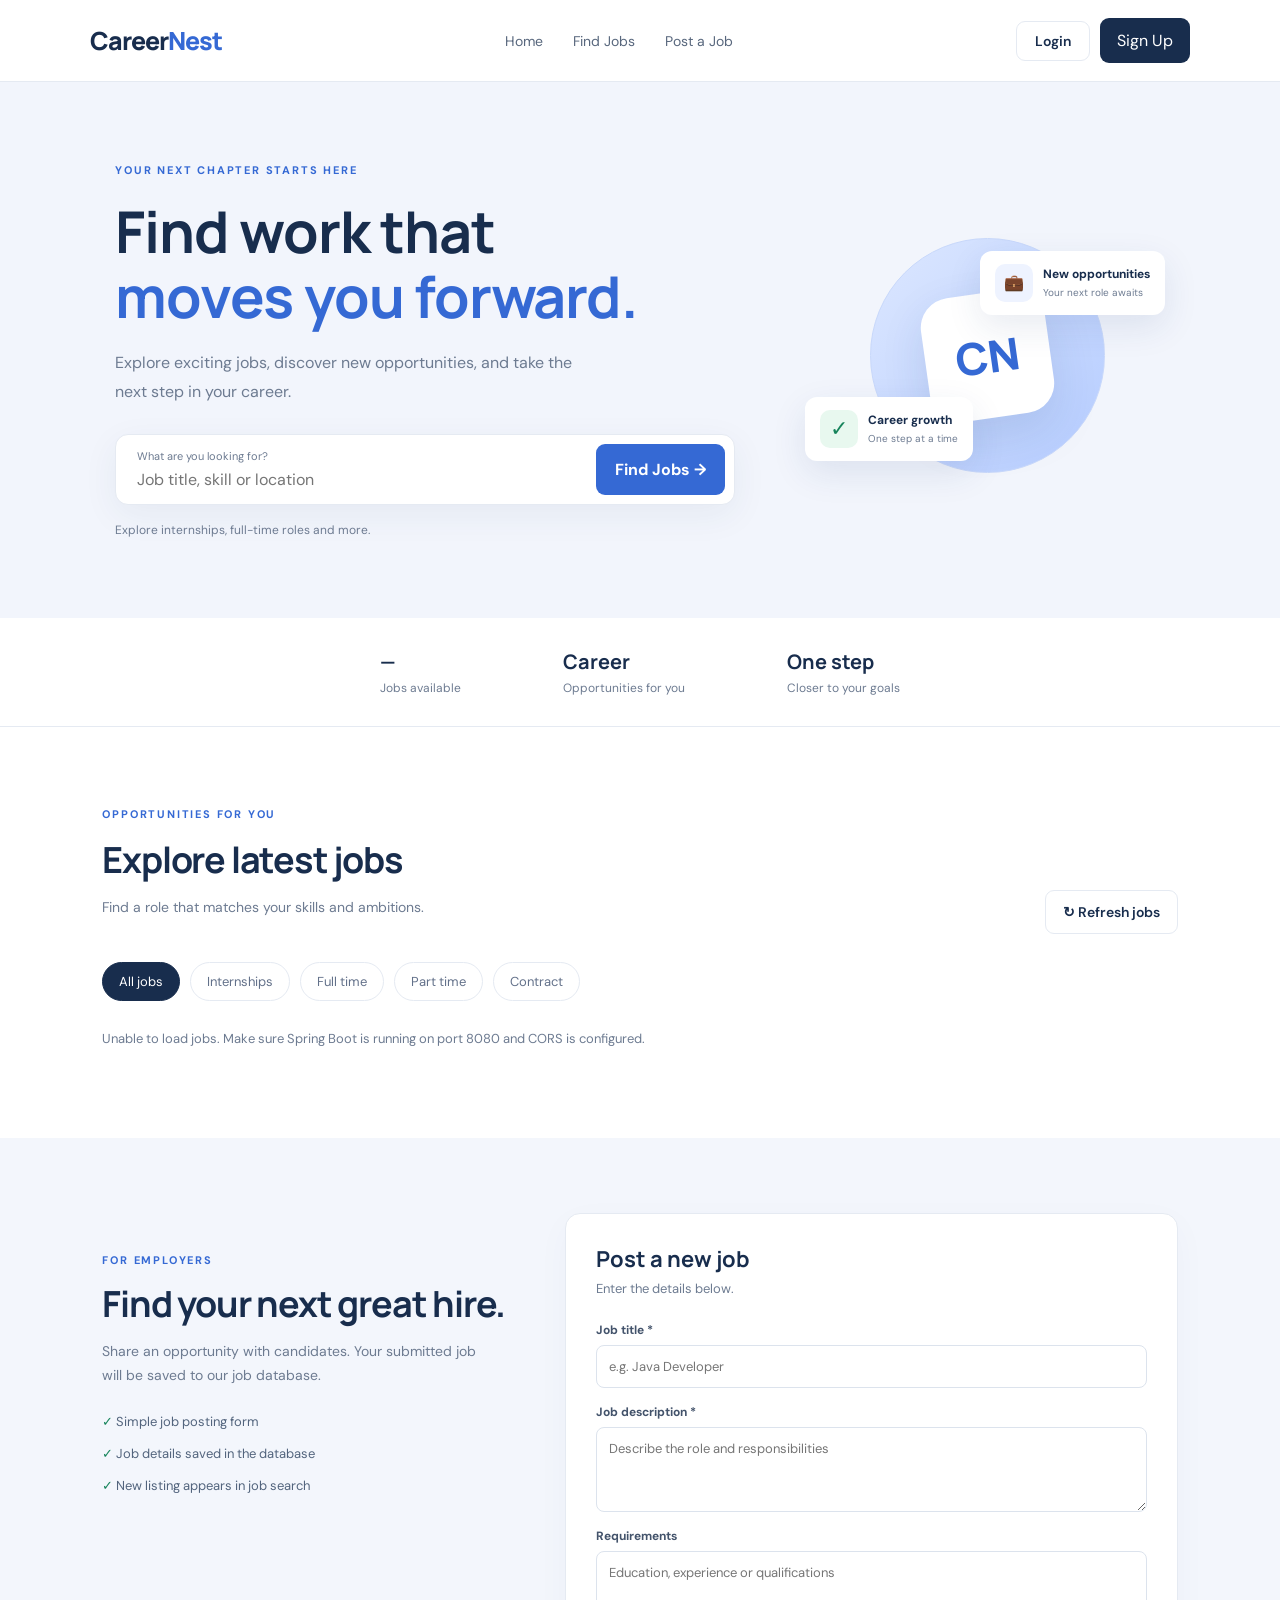
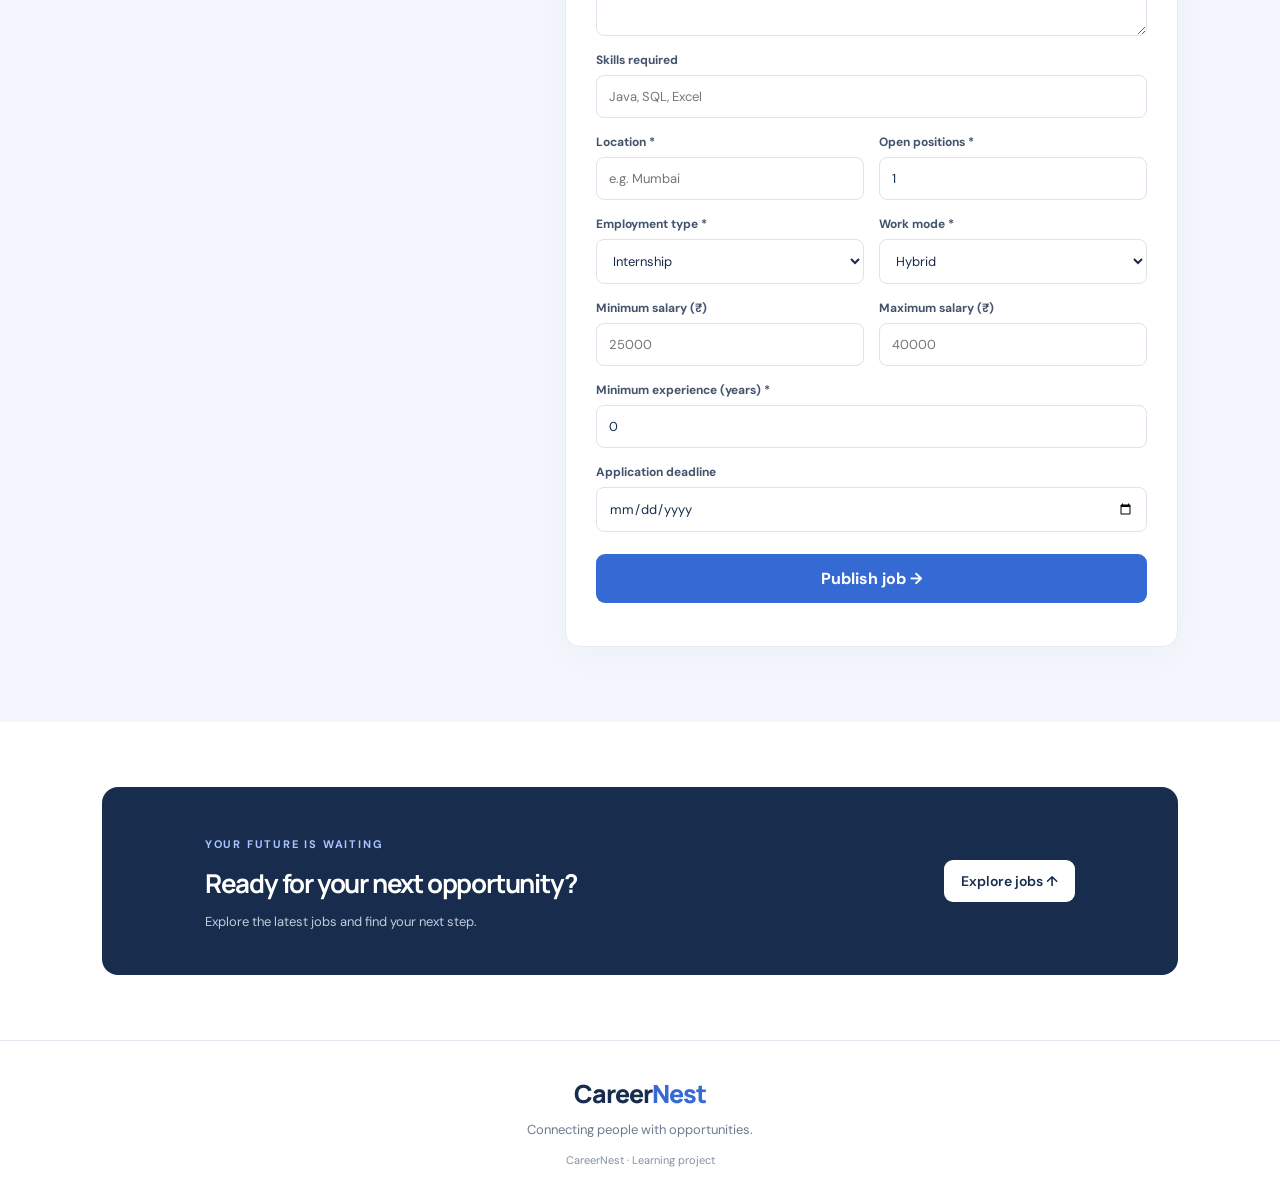
==== jobportal-frontend/index.html @ 57622975 "Initial commit - Job Portal application" ====
<!DOCTYPE html>
<html lang="en">
<head>
    <meta charset="UTF-8">
    <meta name="viewport" content="width=device-width, initial-scale=1.0">
    <meta name="description" content="Discover jobs, internships and career opportunities.">
    <title>CareerNest | Find Your Next Opportunity</title>
    <link rel="stylesheet" href="style.css">
</head>
<body>

    <header class="navbar">
        <a class="logo" href="#">Career<span>Nest</span></a>

<nav>
    <a href="#home">Home</a>
    <a href="#jobs">Find Jobs</a>
    <a href="#post-job">Post a Job</a>
</nav>

<div class="nav-actions">
    <button id="loginButton" class="outline-button" type="button">
        Login
    </button>
    <button id="signupButton" class="nav-button" type="button">
        Sign Up
    </button>
</div>

</header>

    <main>
        
<!-- Login and Signup Section--- -->
<section id="authSection" class="auth-section" hidden>
    <div class="auth-card">

        <button id="closeAuthButton" class="auth-close"
                type="button" aria-label="Close form">✕</button>

        <a class="logo auth-logo" href="#home">Career<span>Nest</span></a>

        <div class="auth-tabs">
            <button id="loginTab" class="auth-tab active" type="button">
                Login
            </button>
            <button id="signupTab" class="auth-tab" type="button">
                Sign Up
            </button>
        </div>

        <h2 id="authTitle">Welcome back!</h2>
        <p id="authDescription">Login to continue your career journey.</p>

        <form id="authForm">
            <div id="fullNameGroup" hidden>
                <label for="authFullName">Full name</label>
                <input id="authFullName" type="text"
                       placeholder="Enter your full name"
                       maxlength="120">
            </div>

            <label for="authEmail">Email address</label>
            <input id="authEmail" type="email"
                   placeholder="you@example.com" required>

            <label for="authPassword">Password</label>
            <input id="authPassword" type="password"
                   placeholder="Enter your password"
                   minlength="8" maxlength="72" required>

            <button id="authSubmitButton"
                    class="primary-button full-button"
                    type="submit">
                Login →
            </button>

            <p id="authMessage" class="status-message"
               role="status" aria-live="polite"></p>
        </form>

        <p class="auth-switch">
            <span id="authSwitchText">New to CareerNest?</span>
            <button id="authSwitchButton" type="button">Create account</button>
        </p>

    </div>
</section>
<!-- End Login and Signup Section -->


        <section class="hero" id="home">
            <div class="hero-content">
                <span class="eyebrow">YOUR NEXT CHAPTER STARTS HERE</span>

                <h1>Find work that<br> <span>moves you forward.</span></h1>

                <p>
                    Explore exciting jobs, discover new opportunities,
                    and take the next step in your career.
                </p>

                <form id="searchForm" class="search-box">
                    <div class="search-field">
                        <label for="searchInput">What are you looking for?</label>
                        <input id="searchInput" type="text"
                               placeholder="Job title, skill or location">
                    </div>
                    <button class="primary-button" type="submit">Find Jobs →</button>
                </form>

                <p class="hero-note">Explore internships, full-time roles and more.</p>
            </div>

            <div class="hero-art" aria-hidden="true">
                <div class="art-circle"></div>
                <div class="floating-card card-one">
                    <span class="card-icon">💼</span>
                    <div>
                        <strong>New opportunities</strong>
                        <small>Your next role awaits</small>
                    </div>
                </div>
                <div class="floating-card card-two">
                    <span class="check-icon">✓</span>
                    <div>
                        <strong>Career growth</strong>
                        <small>One step at a time</small>
                    </div>
                </div>
                <div class="art-center">CN</div>
            </div>
        </section>

        <section class="stats">
            <div>
                <strong id="totalJobs">—</strong>
                <span>Jobs available</span>
            </div>
            <div>
                <strong>Career</strong>
                <span>Opportunities for you</span>
            </div>
            <div>
                <strong>One step</strong>
                <span>Closer to your goals</span>
            </div>
        </section>

        <section class="jobs-section" id="jobs">
            <div class="section-heading">
                <div>
                    <span class="eyebrow">OPPORTUNITIES FOR YOU</span>
                    <h2>Explore latest jobs</h2>
                    <p>Find a role that matches your skills and ambitions.</p>
                </div>
                <button id="refreshButton" class="outline-button" type="button">
                    ↻ Refresh jobs
                </button>
            </div>

            <div class="filters">
                <button class="filter-button active" data-type="ALL" type="button">All jobs</button>
                <button class="filter-button" data-type="INTERNSHIP" type="button">Internships</button>
                <button class="filter-button" data-type="FULL_TIME" type="button">Full time</button>
                <button class="filter-button" data-type="PART_TIME" type="button">Part time</button>
                <button class="filter-button" data-type="CONTRACT" type="button">Contract</button>
            </div>

            <p id="jobsMessage" class="status-message" role="status">
                Connecting to the job database...
            </p>

            <div id="jobList" class="job-grid"></div>
        </section>

        <section class="post-section" id="post-job">
            <div class="post-intro">
                <span class="eyebrow">FOR EMPLOYERS</span>
                <h2>Find your next great hire.</h2>
                <p>
                    Share an opportunity with candidates.
                    Your submitted job will be saved to our job database.
                </p>
                <div class="post-benefit">✓ Simple job posting form</div>
                <div class="post-benefit">✓ Job details saved in the database</div>
                <div class="post-benefit">✓ New listing appears in job search</div>
            </div>

            <form id="jobForm" class="job-form">
                <h3>Post a new job</h3>
                <p class="form-description">Enter the details below.</p>

                <label for="title">Job title *</label>
                <input id="title" name="title" required maxlength="180"
                       placeholder="e.g. Java Developer">

                <label for="description">Job description *</label>
                <textarea id="description" name="description" required
                          placeholder="Describe the role and responsibilities"></textarea>

                <label for="requirements">Requirements</label>
                <textarea id="requirements" name="requirements"
                          placeholder="Education, experience or qualifications"></textarea>

                <label for="skills">Skills required</label>
                <input id="skills" name="skills" placeholder="Java, SQL, Excel">

                <div class="form-row">
                    <div>
                        <label for="location">Location *</label>
                        <input id="location" name="location" required
                               placeholder="e.g. Mumbai">
                    </div>
                    <div>
                        <label for="openings">Open positions *</label>
                        <input id="openings" name="openings" type="number"
                               min="1" max="10000" value="1" required>
                    </div>
                </div>

                <div class="form-row">
                    <div>
                        <label for="employmentType">Employment type *</label>
                        <select id="employmentType" name="employmentType" required>
                            <option value="INTERNSHIP">Internship</option>
                            <option value="FULL_TIME">Full time</option>
                            <option value="PART_TIME">Part time</option>
                            <option value="CONTRACT">Contract</option>
                        </select>
                    </div>
                    <div>
                        <label for="workMode">Work mode *</label>
                        <select id="workMode" name="workMode" required>
                            <option value="HYBRID">Hybrid</option>
                            <option value="ONSITE">Onsite</option>
                            <option value="REMOTE">Remote</option>
                        </select>
                    </div>
                </div>

                <div class="form-row">
                    <div>
                        <label for="salaryMin">Minimum salary (₹)</label>
                        <input id="salaryMin" name="salaryMin" type="number"
                               min="0" step="0.01" placeholder="25000">
                    </div>
                    <div>
                        <label for="salaryMax">Maximum salary (₹)</label>
                        <input id="salaryMax" name="salaryMax" type="number"
                               min="0" step="0.01" placeholder="40000">
                    </div>
                </div>

                <label for="experienceMin">Minimum experience (years) *</label>
                <input id="experienceMin" name="experienceMin" type="number"
                       min="0" max="999" step="0.1" value="0" required>

                <label for="deadline">Application deadline</label>
                <input id="deadline" name="deadline" type="date">

                <button type="submit" id="submitJobButton" class="primary-button full-button">
                    Publish job →
                </button>

                <p id="formMessage" class="status-message" role="status"></p>
            </form>
        </section>

        <section class="bottom-cta">
            <div>
                <span class="eyebrow">YOUR FUTURE IS WAITING</span>
                <h2>Ready for your next opportunity?</h2>
                <p>Explore the latest jobs and find your next step.</p>
            </div>
            <a href="#jobs" class="light-button">Explore jobs ↑</a>
        </section>
    </main>

    <footer>
        <a class="logo footer-logo" href="#home">Career<span>Nest</span></a>
        <p>Connecting people with opportunities.</p>
        <small>CareerNest · Learning project</small>
    </footer>

    <script src="script.js"></script>
</body>
</html>
---- jobportal-frontend/style.css ----
@import url('https://fonts.googleapis.com/css2?family=DM+Sans:wght@400;500;600;700&family=Manrope:wght@400;500;600;700;800&display=swap');

:root {
    --navy: #182d4d;
    --blue: #3569d4;
    --blue-dark: #2452b0;
    --muted: #6d7b91;
    --background: #f6f8fc;
    --border: #e5eaf2;
    --green: #16845b;
}

* {
    box-sizing: border-box;
}

html {
    scroll-behavior: smooth;
    scroll-padding-top: 90px;
}

body {
    margin: 0;
    background: white;
    color: var(--navy);
    font-family: "DM Sans", Arial, sans-serif;
}

a {
    color: inherit;
    text-decoration: none;
}

button, input, textarea, select {
    font: inherit;
}

button, a {
    -webkit-tap-highlight-color: transparent;
}

button {
    cursor: pointer;
}

.navbar {
    min-height: 78px;
    padding: 18px 7%;
    display: flex;
    align-items: center;
    justify-content: space-between;
    gap: 24px;
    background: white;
    border-bottom: 1px solid var(--border);
}

.logo {
    font-family: "Manrope", sans-serif;
    font-size: 25px;
    font-weight: 800;
    letter-spacing: -1px;
}

.logo span {
    color: var(--blue);
}

.navbar nav {
    display: flex;
    align-items: center;
    gap: 30px;
}

.navbar nav a {
    font-size: 14px;
    color: #58677d;
}

.navbar nav a:hover {
    color: var(--blue);
}

.nav-button, .outline-button, .light-button {
    display: inline-flex;
    align-items: center;
    justify-content: center;
    border-radius: 9px;
    padding: 12px 17px;
    font-weight: 600;
    font-size: 14px;
}

.nav-button {
    color: white;
    background: var(--navy);
}

.hero {
    background: #f2f5fc;
    padding: 76px 9% 65px;
    min-height: 430px;
    display: grid;
    grid-template-columns: 1.3fr 0.7fr;
    align-items: center;
    gap: 35px;
    overflow: hidden;
}

.hero-content {
    max-width: 620px;
}

.eyebrow {
    display: inline-block;
    color: var(--blue);
    font-size: 11px;
    font-weight: 700;
    letter-spacing: 1.8px;
}

h1, h2, h3, p {
    margin-top: 0;
}

h1, h2 {
    font-family: "Manrope", Arial, sans-serif;
    letter-spacing: -1.2px;
}

h1 {
    font-size: clamp(38px, 4.5vw, 58px);
    line-height: 1.13;
    margin: 20px 0;
}

h1 span {
    color: var(--blue);
}

.hero-content > p {
    color: var(--muted);
    max-width: 490px;
    line-height: 1.8;
}

.search-box {
    background: white;
    padding: 9px;
    display: flex;
    gap: 10px;
    border: 1px solid var(--border);
    border-radius: 13px;
    margin-top: 27px;
    box-shadow: 0 10px 35px #243b6610;
}

.search-field {
    flex: 1;
    padding: 5px 12px;
    min-width: 0;
}

.search-field label {
    display: block;
    font-size: 11px;
    color: var(--muted);
    margin-bottom: 6px;
}

.search-field input {
    width: 100%;
    border: 0;
    outline: 0;
    padding: 0;
    color: var(--navy);
    background: transparent;
}

.primary-button {
    background: var(--blue);
    color: white;
    border: 0;
    border-radius: 9px;
    padding: 14px 19px;
    font-weight: 700;
    transition: background 0.2s, transform 0.2s;
}

.primary-button:hover {
    background: var(--blue-dark);
    transform: translateY(-1px);
}

.hero-content .hero-note {
    font-size: 12px;
    margin-top: 15px;
}

.hero-art {
    min-height: 260px;
    position: relative;
    display: grid;
    place-items: center;
}

.art-circle {
    width: 235px;
    height: 235px;
    border-radius: 50%;
    background: linear-gradient(135deg, #dce7ff, #b5ccff);
    border: 1px solid #c8d8fb;
}

.art-center {
    position: absolute;
    width: 125px;
    height: 125px;
    display: grid;
    place-items: center;
    border-radius: 30px;
    transform: rotate(-8deg);
    background: white;
    box-shadow: 0 18px 45px #1b3d7920;
    color: var(--blue);
    font-size: 44px;
    font-weight: 800;
    font-family: "Manrope", sans-serif;
}

.floating-card {
    position: absolute;
    z-index: 2;
    background: white;
    padding: 13px 15px;
    display: flex;
    align-items: center;
    gap: 10px;
    border-radius: 12px;
    box-shadow: 0 12px 35px #1b3d791a;
}

.card-one {
    top: 25px;
    right: 0;
}

.card-two {
    bottom: 25px;
    left: -5px;
}

.card-icon, .check-icon {
    width: 38px;
    height: 38px;
    display: grid;
    place-items: center;
    border-radius: 10px;
    background: #eef3ff;
}

.check-icon {
    color: var(--green);
    background: #e8f8ef;
    font-size: 22px;
}

.floating-card strong, .floating-card small {
    display: block;
}

.floating-card strong {
    font-size: 12px;
}

.floating-card small {
    color: var(--muted);
    font-size: 10px;
    margin-top: 4px;
}

.stats {
    display: flex;
    justify-content: center;
    gap: clamp(35px, 8vw, 110px);
    padding: 30px 7%;
    border-bottom: 1px solid var(--border);
}

.stats div {
    display: flex;
    flex-direction: column;
    gap: 5px;
}

.stats strong {
    font-size: 20px;
    font-family: "Manrope", sans-serif;
}

.stats span {
    font-size: 12px;
    color: var(--muted);
}

.jobs-section {
    padding: 75px 8%;
    background: white;
}

.section-heading {
    display: flex;
    justify-content: space-between;
    align-items: end;
    gap: 20px;
}

h2 {
    font-size: clamp(27px, 3vw, 36px);
    margin: 12px 0;
}

.section-heading p, .post-intro > p {
    color: var(--muted);
    line-height: 1.7;
    font-size: 14px;
}

.outline-button {
    background: white;
    color: var(--navy);
    border: 1px solid var(--border);
    white-space: nowrap;
}

.outline-button:hover {
    border-color: var(--blue);
    color: var(--blue);
}

.filters {
    display: flex;
    gap: 10px;
    flex-wrap: wrap;
    margin: 28px 0;
}

.filter-button {
    padding: 10px 16px;
    border: 1px solid var(--border);
    background: white;
    border-radius: 25px;
    color: #63718a;
    font-size: 13px;
}

.filter-button.active, .filter-button:hover {
    color: white;
    background: var(--navy);
    border-color: var(--navy);
}

.status-message {
    color: var(--muted);
    font-size: 13px;
    line-height: 1.6;
}

.job-grid {
    display: grid;
    grid-template-columns: repeat(3, minmax(0, 1fr));
    gap: 20px;
    width: 100%;
}

.job-card {
    padding: 22px;
    border: 1px solid var(--border);
    border-radius: 13px;
    background: white;
    display: flex;
    flex-direction: column;
    gap: 12px;
    transition: transform 0.2s, box-shadow 0.2s;
}

.job-card:hover {
    transform: translateY(-4px);
    box-shadow: 0 12px 30px #1b3d7910;
}

.job-card-top {
    display: flex;
    align-items: center;
    justify-content: space-between;
    gap: 8px;
}

.company-mark {
    display: grid;
    place-items: center;
    width: 43px;
    height: 43px;
    border-radius: 11px;
    background: #edf2ff;
    color: var(--blue);
    font-weight: 800;
    font-size: 18px;
}

.job-badge {
    font-size: 10px;
    padding: 7px 9px;
    border-radius: 20px;
    background: #edf3ff;
    color: var(--blue);
    font-weight: 700;
}

.job-card h3 {
    font-family: "Manrope", sans-serif;
    font-size: 17px;
    margin: 4px 0 0;
    line-height: 1.45;
    overflow-wrap: anywhere;
}

.job-description {
    color: var(--muted);
    font-size: 12px;
    line-height: 1.7;
    overflow-wrap: anywhere;
}

.job-meta {
    display: flex;
    flex-wrap: wrap;
    gap: 8px;
}

.job-meta span {
    font-size: 11px;
    color: #5f6f86;
    background: #f5f7fb;
    padding: 7px 9px;
    border-radius: 6px;
}

.job-skills {
    color: #5d6b81;
    font-size: 12px;
    line-height: 1.6;
}

.job-card-bottom {
    border-top: 1px solid var(--border);
    margin-top: auto;
    padding-top: 15px;
    display: flex;
    justify-content: space-between;
    align-items: center;
    gap: 10px;
}

.job-salary {
    color: var(--green);
    font-weight: 700;
    font-size: 12px;
}

.job-id {
    color: #8490a1;
    font-size: 10px;
}

.empty-state {
    padding: 35px 15px;
    background: var(--background);
    border-radius: 12px;
    text-align: center;
    color: var(--muted);
}

.post-section {
    background: #f3f6fc;
    padding: 75px 8%;
    display: grid;
    grid-template-columns: 0.8fr 1.2fr;
    gap: 55px;
    align-items: start;
}

.post-intro {
    padding-top: 35px;
}

.post-intro h2 {
    line-height: 1.3;
}

.post-intro > p {
    max-width: 390px;
    margin-bottom: 26px;
}

.post-benefit {
    font-size: 13px;
    margin: 15px 0;
    color: #52647d;
}

.post-benefit:first-letter {
    color: var(--green);
}

.job-form {
    background: white;
    border: 1px solid var(--border);
    border-radius: 15px;
    padding: 30px;
    box-shadow: 0 10px 35px #1b3d7908;
}

.job-form h3 {
    font-family: "Manrope", sans-serif;
    font-size: 22px;
    margin-bottom: 6px;
}

.form-description {
    color: var(--muted);
    font-size: 13px;
    margin-bottom: 25px;
}

.job-form label {
    display: block;
    margin: 16px 0 7px;
    font-size: 12px;
    font-weight: 700;
    color: #43536b;
}

.job-form input, .job-form textarea, .job-form select {
    display: block;
    width: 100%;
    min-width: 0;
    border: 1px solid #dce3ed;
    border-radius: 8px;
    padding: 12px;
    background: white;
    color: var(--navy);
    outline: none;
    font-size: 13px;
}

.job-form input:focus, .job-form textarea:focus,
.job-form select:focus {
    border-color: var(--blue);
    box-shadow: 0 0 0 3px #3569d418;
}

.job-form textarea {
    min-height: 85px;
    resize: vertical;
}

.form-row {
    display: grid;
    grid-template-columns: 1fr 1fr;
    gap: 15px;
}

.full-button {
    width: 100%;
    margin-top: 22px;
}

.bottom-cta {
    padding: 45px 8%;
    margin: 65px 8%;
    border-radius: 16px;
    background: var(--navy);
    color: white;
    display: flex;
    align-items: center;
    justify-content: space-between;
    gap: 25px;
}

.bottom-cta .eyebrow {
    color: #a9c4ff;
}

.bottom-cta h2 {
    font-size: 26px;
}

.bottom-cta p {
    color: #c2ccdd;
    font-size: 13px;
    margin-bottom: 0;
}

.light-button {
    background: white;
    color: var(--navy);
    white-space: nowrap;
}

footer {
    padding: 35px 8%;
    border-top: 1px solid var(--border);
    text-align: center;
}

.footer-logo {
    display: inline-block;
}

footer p {
    color: var(--muted);
    font-size: 13px;
    margin: 10px 0;
}

footer small {
    color: #8490a1;
    font-size: 11px;
}

@media (max-width: 900px) {
    .hero {
        grid-template-columns: 1fr;
        padding: 55px 7%;
    }

    .hero-art {
        min-height: 230px;
    }

    .art-circle {
        width: 200px;
        height: 200px;
    }

    .job-grid {
        grid-template-columns: repeat(2, minmax(0, 1fr));
    }

    .post-section {
        grid-template-columns: 1fr;
        gap: 25px;
    }

    .post-intro {
        padding-top: 0;
    }
}

@media (max-width: 600px) {
    .navbar {
        padding: 16px 5%;
        flex-wrap: wrap;
    }

    .navbar nav {
        order: 3;
        width: 100%;
        justify-content: space-between;
        gap: 12px;
    }

    .navbar nav a {
        font-size: 12px;
    }

    .nav-button {
        font-size: 11px;
        padding: 10px;
    }

    .hero {
        padding: 45px 6%;
    }

    h1 {
        font-size: 38px;
    }

    .search-box {
        flex-direction: column;
    }

    .search-field {
        padding: 10px;
    }

    .stats {
        justify-content: space-between;
        gap: 12px;
        padding: 25px 6%;
    }

    .stats strong {
        font-size: 15px;
    }

    .stats span {
        font-size: 10px;
    }

    .jobs-section, .post-section {
        padding: 48px 5%;
    }

    .section-heading {
        align-items: start;
        flex-direction: column;
    }

    .job-grid {
        grid-template-columns: 1fr;
    }

    .form-row {
        grid-template-columns: 1fr;
        gap: 0;
    }

    .job-form {
        padding: 20px;
    }

    .bottom-cta {
        margin: 35px 5%;
        padding: 28px 22px;
        align-items: start;
        flex-direction: column;
    }
}

/* ===== Login and Signup Design ===== */

.nav-actions {
    display: flex;
    align-items: center;
    gap: 10px;
}

.nav-actions .outline-button {
    padding: 10px 18px;
}

.nav-actions .nav-button {
    border: none;
    cursor: pointer;
    font: inherit;
}

.auth-section {
    padding: 55px 20px;
    background: #f3f6fc;
    justify-content: center;
    align-items: center;
}

.auth-section:not([hidden]) {
    display: flex;
}

.auth-card {
    width: 100%;
    max-width: 440px;
    background: #ffffff;
    padding: 35px;
    border-radius: 20px;
    box-shadow: 0 15px 45px rgba(20, 40, 90, 0.10);
    position: relative;
}

.auth-close {
    position: absolute;
    top: 15px;
    right: 17px;
    width: 34px;
    height: 34px;
    border: none;
    border-radius: 50%;
    background: #f0f3f9;
    color: #26344d;
    font-size: 18px;
    cursor: pointer;
}

.auth-logo {
    display: inline-block;
    margin-bottom: 24px;
}

.auth-tabs {
    display: flex;
    gap: 8px;
    padding: 5px;
    background: #f0f3f9;
    border-radius: 12px;
    margin-bottom: 25px;
}

.auth-tab {
    flex: 1;
    border: none;
    padding: 12px;
    border-radius: 9px;
    background: transparent;
    color: #526079;
    font-weight: 600;
    cursor: pointer;
}

.auth-tab.active {
    background: #ffffff;
    color: #2449a5;
    box-shadow: 0 2px 8px rgba(0, 0, 0, 0.06);
}

.auth-card h2 {
    margin: 0 0 8px;
    color: #172544;
    font-size: 27px;
}

.auth-card > p {
    color: #69758b;
    line-height: 1.6;
}

.auth-card form {
    display: flex;
    flex-direction: column;
    gap: 10px;
    margin-top: 22px;
}

.auth-card label {
    color: #26344d;
    font-size: 14px;
    font-weight: 600;
}

.auth-card input {
    width: 100%;
    box-sizing: border-box;
    padding: 13px 14px;
    border: 1px solid #dce2ee;
    border-radius: 10px;
    outline: none;
    font: inherit;
    margin-bottom: 8px;
}

.auth-card input:focus {
    border-color: #4169d8;
    box-shadow: 0 0 0 3px rgba(65, 105, 216, 0.12);
}

.auth-card .full-button {
    width: 100%;
    margin-top: 8px;
}

.auth-switch {
    text-align: center;
    margin-top: 22px;
    font-size: 14px;
}

.auth-switch button {
    border: none;
    background: transparent;
    color: #3158bd;
    font-weight: 700;
    cursor: pointer;
}

#authMessage {
    overflow-wrap: anywhere;
}

@media (max-width: 700px) {
    .nav-actions {
        gap: 6px;
    }

    .nav-actions .outline-button,
    .nav-actions .nav-button {
        padding: 8px 10px;
        font-size: 13px;
    }

    .auth-card {
        padding: 28px 22px;
    }
}
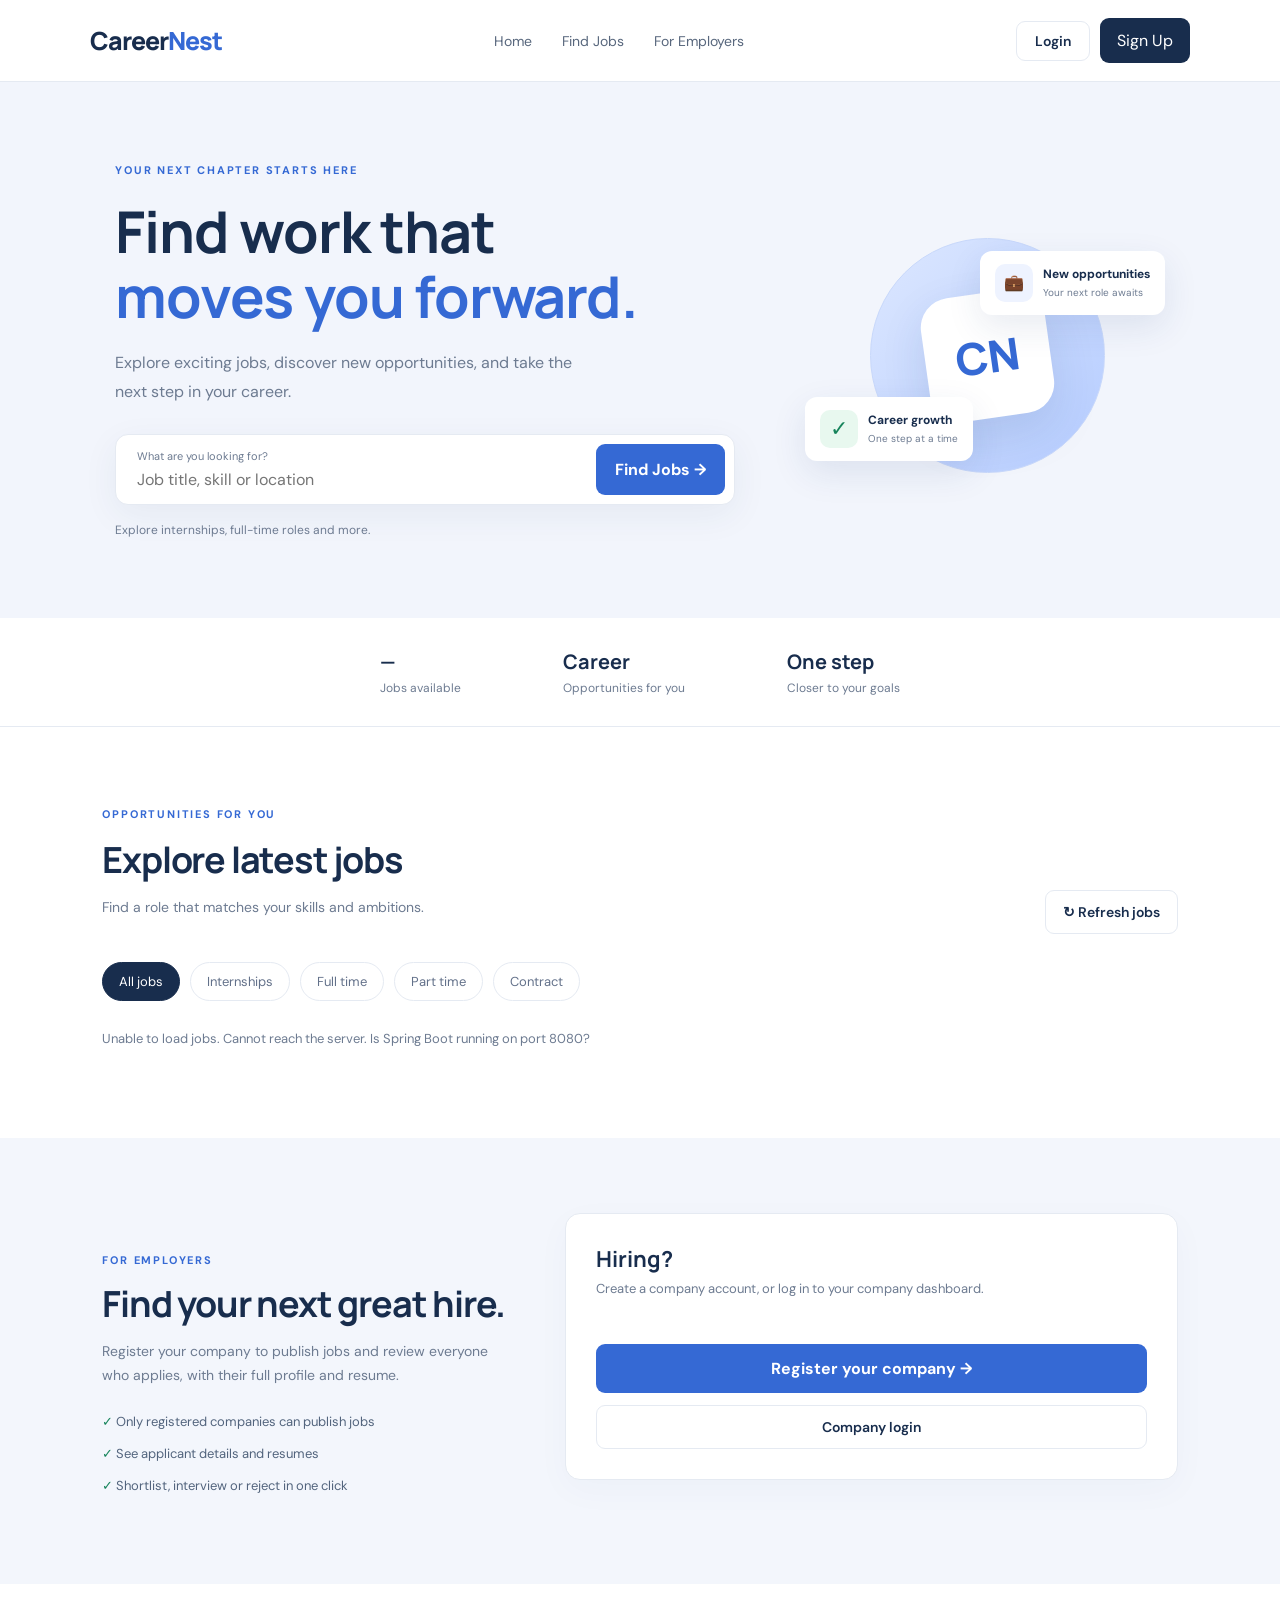
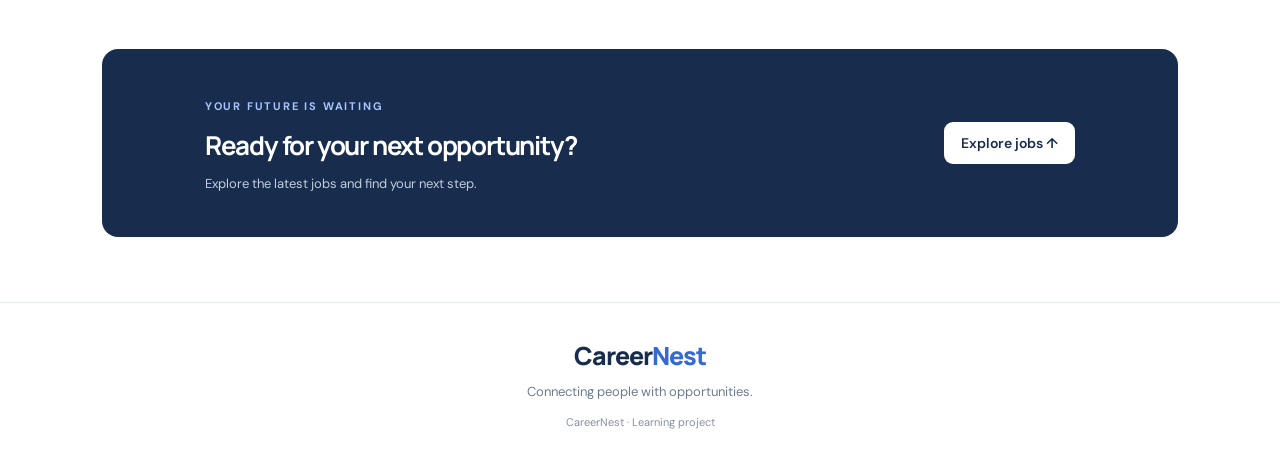
==== commit 1dadc33c: "Add company and admin logins, applicant profiles, resumes and role-based access - Token-based login;" ====
--- a/jobportal-frontend/index.html
+++ b/jobportal-frontend/index.html
@@ -6,7 +6,7 @@
     <meta name="viewport" content="width=device-width, initial-scale=1.0">
     <meta name="description" content="Discover jobs, internships and career opportunities.">
     <title>CareerNest | Find Your Next Opportunity</title>
-    <link rel="stylesheet" href="style.css">
+    <link rel="stylesheet" href="style.css?v=4">
 </head>
 <body>
 
@@ -16,17 +16,10 @@
 <nav>
     <a href="#home">Home</a>
     <a href="#jobs">Find Jobs</a>
-    <a href="#post-job">Post a Job</a>
+    <a href="#post-job">For Employers</a>
 </nav>
 
-<div class="nav-actions">
-    <button id="loginButton" class="outline-button" type="button">
-        Login
-    </button>
-    <button id="signupButton" class="nav-button" type="button">
-        Sign Up
-    </button>
-</div>
+<div class="nav-actions"></div>
 
 </header>
 
@@ -54,11 +47,51 @@
         <p id="authDescription">Login to continue your career journey.</p>
 
         <form id="authForm">
+            <div id="accountTypeGroup" class="account-type" hidden>
+                <span class="account-type-label">Choose your account type</span>
+                <label class="account-option">
+                    <input type="radio" name="accountType" value="STUDENT" checked>
+                    <span><strong>Job seeker</strong><small>Find jobs &amp; apply</small></span>
+                </label>
+                <label class="account-option">
+                    <input type="radio" name="accountType" value="COMPANY">
+                    <span><strong>Company</strong><small>Publish jobs &amp; see applicants</small></span>
+                </label>
+            </div>
+
             <div id="fullNameGroup" hidden>
-                <label for="authFullName">Full name</label>
+                <label for="authFullName" id="authFullNameLabel">Full name</label>
                 <input id="authFullName" type="text"
                        placeholder="Enter your full name"
                        maxlength="120">
+            </div>
+
+            <div id="companyFields" class="company-fields" hidden>
+                <label for="companyName">Company name *</label>
+                <input id="companyName" type="text" maxlength="180"
+                       placeholder="e.g. TechNova Solutions">
+
+                <label for="companyWebsite">Website</label>
+                <input id="companyWebsite" type="url" maxlength="255"
+                       placeholder="https://example.com">
+
+                <label for="companyIndustry">Industry</label>
+                <input id="companyIndustry" type="text" maxlength="120"
+                       placeholder="e.g. Information Technology">
+
+                <label for="companySize">Company size</label>
+                <select id="companySize">
+                    <option value="">Select size</option>
+                    <option>1-10</option>
+                    <option>11-50</option>
+                    <option>51-200</option>
+                    <option>201-1000</option>
+                    <option>1000+</option>
+                </select>
+
+                <label for="companyHeadquarters">Headquarters</label>
+                <input id="companyHeadquarters" type="text" maxlength="150"
+                       placeholder="e.g. Mumbai">
             </div>
 
             <label for="authEmail">Email address</label>
@@ -180,92 +213,35 @@
                 <span class="eyebrow">FOR EMPLOYERS</span>
                 <h2>Find your next great hire.</h2>
                 <p>
-                    Share an opportunity with candidates.
-                    Your submitted job will be saved to our job database.
-                </p>
-                <div class="post-benefit">✓ Simple job posting form</div>
-                <div class="post-benefit">✓ Job details saved in the database</div>
-                <div class="post-benefit">✓ New listing appears in job search</div>
-            </div>
-
-            <form id="jobForm" class="job-form">
-                <h3>Post a new job</h3>
-                <p class="form-description">Enter the details below.</p>
-
-                <label for="title">Job title *</label>
-                <input id="title" name="title" required maxlength="180"
-                       placeholder="e.g. Java Developer">
-
-                <label for="description">Job description *</label>
-                <textarea id="description" name="description" required
-                          placeholder="Describe the role and responsibilities"></textarea>
-
-                <label for="requirements">Requirements</label>
-                <textarea id="requirements" name="requirements"
-                          placeholder="Education, experience or qualifications"></textarea>
-
-                <label for="skills">Skills required</label>
-                <input id="skills" name="skills" placeholder="Java, SQL, Excel">
-
-                <div class="form-row">
-                    <div>
-                        <label for="location">Location *</label>
-                        <input id="location" name="location" required
-                               placeholder="e.g. Mumbai">
-                    </div>
-                    <div>
-                        <label for="openings">Open positions *</label>
-                        <input id="openings" name="openings" type="number"
-                               min="1" max="10000" value="1" required>
-                    </div>
-                </div>
-
-                <div class="form-row">
-                    <div>
-                        <label for="employmentType">Employment type *</label>
-                        <select id="employmentType" name="employmentType" required>
-                            <option value="INTERNSHIP">Internship</option>
-                            <option value="FULL_TIME">Full time</option>
-                            <option value="PART_TIME">Part time</option>
-                            <option value="CONTRACT">Contract</option>
-                        </select>
-                    </div>
-                    <div>
-                        <label for="workMode">Work mode *</label>
-                        <select id="workMode" name="workMode" required>
-                            <option value="HYBRID">Hybrid</option>
-                            <option value="ONSITE">Onsite</option>
-                            <option value="REMOTE">Remote</option>
-                        </select>
-                    </div>
-                </div>
-
-                <div class="form-row">
-                    <div>
-                        <label for="salaryMin">Minimum salary (₹)</label>
-                        <input id="salaryMin" name="salaryMin" type="number"
-                               min="0" step="0.01" placeholder="25000">
-                    </div>
-                    <div>
-                        <label for="salaryMax">Maximum salary (₹)</label>
-                        <input id="salaryMax" name="salaryMax" type="number"
-                               min="0" step="0.01" placeholder="40000">
-                    </div>
-                </div>
-
-                <label for="experienceMin">Minimum experience (years) *</label>
-                <input id="experienceMin" name="experienceMin" type="number"
-                       min="0" max="999" step="0.1" value="0" required>
-
-                <label for="deadline">Application deadline</label>
-                <input id="deadline" name="deadline" type="date">
-
-                <button type="submit" id="submitJobButton" class="primary-button full-button">
-                    Publish job →
+                    Register your company to publish jobs and review
+                    everyone who applies, with their full profile and resume.
+                </p>
+                <div class="post-benefit">✓ Only registered companies can publish jobs</div>
+                <div class="post-benefit">✓ See applicant details and resumes</div>
+                <div class="post-benefit">✓ Shortlist, interview or reject in one click</div>
+            </div>
+
+            <div class="job-form employer-cta" id="employerGuest">
+                <h3>Hiring?</h3>
+                <p class="form-description">
+                    Create a company account, or log in to your company dashboard.
+                </p>
+                <button id="employerSignupButton" class="primary-button full-button" type="button">
+                    Register your company →
                 </button>
-
-                <p id="formMessage" class="status-message" role="status"></p>
-            </form>
+                <button id="employerLoginButton" class="outline-button full-button" type="button">
+                    Company login
+                </button>
+            </div>
+
+            <div class="job-form employer-cta" id="employerCompany" hidden>
+                <h3 id="employerCompanyName">Your company</h3>
+                <p class="form-description">
+                    Publish a new job or review the people who applied to your jobs.
+                </p>
+                <a class="primary-button full-button" href="company.html#post">Post a new job →</a>
+                <a class="outline-button full-button" href="company.html#applicants">View applicants</a>
+            </div>
         </section>
 
         <section class="bottom-cta">
@@ -284,6 +260,7 @@
         <small>CareerNest · Learning project</small>
     </footer>
 
-    <script src="script.js"></script>
+    <script src="common.js?v=4"></script>
+    <script src="script.js?v=4"></script>
 </body>
 </html>
--- a/jobportal-frontend/style.css
+++ b/jobportal-frontend/style.css
@@ -901,4 +901,504 @@
     .auth-card {
         padding: 28px 22px;
     }
-}+}
+/* ===== Account type, company signup fields ===== */
+
+.account-type {
+    display: flex;
+    flex-wrap: wrap;
+    align-items: center;
+    gap: 8px;
+    margin-bottom: 6px;
+}
+
+.account-type-label {
+    width: 100%;
+    color: #26344d;
+    font-size: 14px;
+    font-weight: 600;
+}
+
+.auth-card .account-option {
+    flex: 1;
+    display: flex;
+    align-items: center;
+    gap: 8px;
+    padding: 10px 12px;
+    border: 1px solid #dce2ee;
+    border-radius: 10px;
+    cursor: pointer;
+    font-weight: 500;
+}
+
+.auth-card .account-option input {
+    width: auto;
+    margin: 0;
+}
+
+.auth-card .account-option:has(input:checked) {
+    border-color: #4169d8;
+    background: #f2f6ff;
+}
+
+.company-fields:not([hidden]) {
+    display: flex;
+    flex-direction: column;
+    gap: 10px;
+}
+
+.auth-card select {
+    width: 100%;
+    padding: 13px 14px;
+    border: 1px solid #dce2ee;
+    border-radius: 10px;
+    background: white;
+    margin-bottom: 8px;
+}
+
+.nav-greeting {
+    color: var(--muted);
+    font-size: 14px;
+    font-weight: 600;
+}
+
+.job-company {
+    margin: -6px 0 0;
+    color: var(--muted);
+    font-size: 13px;
+    font-weight: 600;
+}
+
+.apply-button:disabled {
+    opacity: 0.6;
+    cursor: not-allowed;
+}
+
+.employer-cta .outline-button {
+    display: block;
+    width: 100%;
+    margin-top: 12px;
+    text-align: center;
+}
+
+.error-text {
+    color: #b42318 !important;
+}
+
+.success-text {
+    color: var(--green) !important;
+}
+
+/* ===== Dashboard pages (profile, company, admin, apply) ===== */
+
+.page {
+    max-width: 1150px;
+    margin: 0 auto;
+    padding: 40px 7% 70px;
+    background: var(--background);
+    min-height: calc(100vh - 78px);
+}
+
+.page-header {
+    display: flex;
+    flex-wrap: wrap;
+    align-items: flex-end;
+    justify-content: space-between;
+    gap: 16px;
+    margin-bottom: 26px;
+}
+
+.page-header h1 {
+    font-size: 34px;
+    margin: 6px 0;
+}
+
+.page-header p {
+    color: var(--muted);
+    margin: 0;
+}
+
+.panel {
+    background: white;
+    border: 1px solid var(--border);
+    border-radius: 15px;
+    padding: 26px;
+    margin-bottom: 22px;
+    box-shadow: 0 10px 35px #1b3d7908;
+}
+
+.panel h2 {
+    font-size: 21px;
+    margin: 0 0 6px;
+}
+
+.panel > .hint {
+    color: var(--muted);
+    font-size: 13px;
+    margin: 0 0 16px;
+}
+
+.panel.job-form {
+    padding: 26px;
+}
+
+.two-columns {
+    display: grid;
+    grid-template-columns: 1fr 1fr;
+    gap: 22px;
+    align-items: start;
+}
+
+.tabs {
+    display: flex;
+    flex-wrap: wrap;
+    gap: 8px;
+    margin-bottom: 20px;
+}
+
+.stat-grid {
+    display: grid;
+    grid-template-columns: repeat(5, minmax(0, 1fr));
+    gap: 14px;
+    margin-bottom: 22px;
+}
+
+.stat-card {
+    background: white;
+    border: 1px solid var(--border);
+    border-radius: 13px;
+    padding: 18px;
+}
+
+.stat-card strong {
+    display: block;
+    font-size: 28px;
+    color: var(--blue);
+}
+
+.stat-card span {
+    color: var(--muted);
+    font-size: 13px;
+}
+
+.table-wrap {
+    width: 100%;
+    overflow-x: auto;
+}
+
+.data-table {
+    width: 100%;
+    border-collapse: collapse;
+    font-size: 13px;
+}
+
+.data-table th, .data-table td {
+    text-align: left;
+    padding: 11px 10px;
+    border-bottom: 1px solid var(--border);
+    vertical-align: top;
+}
+
+.data-table th {
+    color: var(--muted);
+    font-size: 11px;
+    text-transform: uppercase;
+    letter-spacing: 0.04em;
+}
+
+.pill {
+    display: inline-block;
+    padding: 4px 9px;
+    border-radius: 20px;
+    background: #edf3ff;
+    color: var(--blue);
+    font-size: 11px;
+    font-weight: 700;
+    white-space: nowrap;
+}
+
+.pill.green { background: #e6f6ee; color: var(--green); }
+.pill.red { background: #fdecea; color: #b42318; }
+.pill.grey { background: #eef1f5; color: #56637a; }
+
+.small-button {
+    border: 1px solid #dce3ed;
+    background: white;
+    color: var(--navy);
+    border-radius: 8px;
+    padding: 7px 11px;
+    font-size: 12px;
+    font-weight: 600;
+}
+
+.small-button:hover {
+    border-color: var(--blue);
+    color: var(--blue);
+}
+
+.small-button.danger:hover {
+    border-color: #b42318;
+    color: #b42318;
+}
+
+.small-button:disabled {
+    opacity: 0.5;
+    cursor: not-allowed;
+}
+
+.list-item {
+    display: flex;
+    flex-wrap: wrap;
+    align-items: center;
+    justify-content: space-between;
+    gap: 12px;
+    padding: 14px 0;
+    border-bottom: 1px solid var(--border);
+}
+
+.list-item:last-child {
+    border-bottom: none;
+}
+
+.list-item strong {
+    display: block;
+}
+
+.list-item small {
+    color: var(--muted);
+}
+
+.list-actions {
+    display: flex;
+    flex-wrap: wrap;
+    gap: 8px;
+}
+
+.applicant-card {
+    border: 1px solid var(--border);
+    border-radius: 13px;
+    padding: 20px;
+    margin-bottom: 14px;
+}
+
+.applicant-head {
+    display: flex;
+    flex-wrap: wrap;
+    justify-content: space-between;
+    gap: 12px;
+    margin-bottom: 12px;
+}
+
+.applicant-head h3 {
+    margin: 0 0 4px;
+    font-size: 18px;
+}
+
+.applicant-head small {
+    color: var(--muted);
+}
+
+.detail-grid {
+    display: grid;
+    grid-template-columns: repeat(3, minmax(0, 1fr));
+    gap: 10px 18px;
+    margin: 12px 0;
+    font-size: 13px;
+}
+
+.detail-grid span {
+    display: block;
+    color: var(--muted);
+    font-size: 11px;
+    text-transform: uppercase;
+    letter-spacing: 0.04em;
+}
+
+.detail-grid a {
+    color: var(--blue);
+    overflow-wrap: anywhere;
+}
+
+.cover-letter {
+    background: var(--background);
+    border-radius: 10px;
+    padding: 12px 14px;
+    font-size: 13px;
+    line-height: 1.6;
+    white-space: pre-wrap;
+    margin: 0 0 12px;
+}
+
+.applicant-actions {
+    display: flex;
+    flex-wrap: wrap;
+    align-items: center;
+    gap: 10px;
+}
+
+.applicant-actions select {
+    border: 1px solid #dce3ed;
+    border-radius: 8px;
+    padding: 7px 10px;
+    font-size: 12px;
+    background: white;
+}
+
+.resume-option {
+    display: flex;
+    align-items: center;
+    gap: 10px;
+    padding: 12px;
+    border: 1px solid #dce3ed;
+    border-radius: 10px;
+    margin-bottom: 8px;
+    cursor: pointer;
+    font-size: 13px;
+}
+
+.resume-option:has(input:checked) {
+    border-color: var(--blue);
+    background: #f2f6ff;
+}
+
+.job-form .resume-option input {
+    display: inline;
+    width: auto;
+}
+
+.char-count {
+    display: block;
+    text-align: right;
+    color: var(--muted);
+    font-size: 12px;
+    margin-top: 5px;
+}
+
+.notice {
+    background: #fff7e6;
+    border: 1px solid #f6d48a;
+    color: #7a4d00;
+    border-radius: 10px;
+    padding: 12px 14px;
+    font-size: 13px;
+    margin-bottom: 16px;
+}
+
+.notice a {
+    color: var(--blue);
+    font-weight: 700;
+    text-decoration: underline;
+}
+
+@media (max-width: 900px) {
+    .two-columns, .detail-grid {
+        grid-template-columns: 1fr;
+    }
+
+    .stat-grid {
+        grid-template-columns: repeat(2, minmax(0, 1fr));
+    }
+}
+
+@media (max-width: 600px) {
+    .page {
+        padding: 26px 16px 50px;
+    }
+
+    .panel {
+        padding: 18px;
+    }
+
+    .form-row {
+        grid-template-columns: 1fr;
+    }
+}
+
+/* ===== Role-aware additions ===== */
+
+.apply-button {
+    display: block;
+    width: 100%;
+    margin-top: auto;
+    padding: 12px;
+    border: 0;
+    border-radius: 9px;
+    background: var(--blue);
+    color: white;
+    font-weight: 700;
+    text-align: center;
+}
+
+.apply-button:hover:not(:disabled) {
+    background: var(--blue-dark);
+}
+
+a.primary-button, a.outline-button {
+    display: inline-block;
+    text-align: center;
+}
+
+a.full-button {
+    display: block;
+}
+
+.auth-card .account-option span {
+    display: flex;
+    flex-direction: column;
+    line-height: 1.3;
+}
+
+.auth-card .account-option small {
+    color: var(--muted);
+    font-size: 12px;
+    font-weight: 400;
+}
+
+.form-section {
+    margin: 26px 0 0;
+    padding-top: 16px;
+    border-top: 1px solid var(--border);
+    font-size: 15px;
+    color: var(--blue);
+}
+
+.job-form #resumeFile {
+    padding: 10px;
+}
+
+.applicant-job {
+    display: inline-block;
+    margin-top: 4px;
+    color: var(--blue);
+    font-size: 12px;
+    font-weight: 700;
+}
+
+.navbar nav a,
+.nav-actions a,
+.nav-actions button {
+    white-space: nowrap;
+}
+
+.applicant-job {
+    display: block;
+}
+
+/* Logged-in menus have more links: wrap them onto their own row sooner */
+@media (max-width: 1150px) {
+    .navbar {
+        flex-wrap: wrap;
+        row-gap: 12px;
+    }
+
+    .navbar nav {
+        order: 3;
+        width: 100%;
+        flex-wrap: wrap;
+        gap: 10px 24px;
+    }
+
+    .nav-greeting {
+        display: none;
+    }
+}
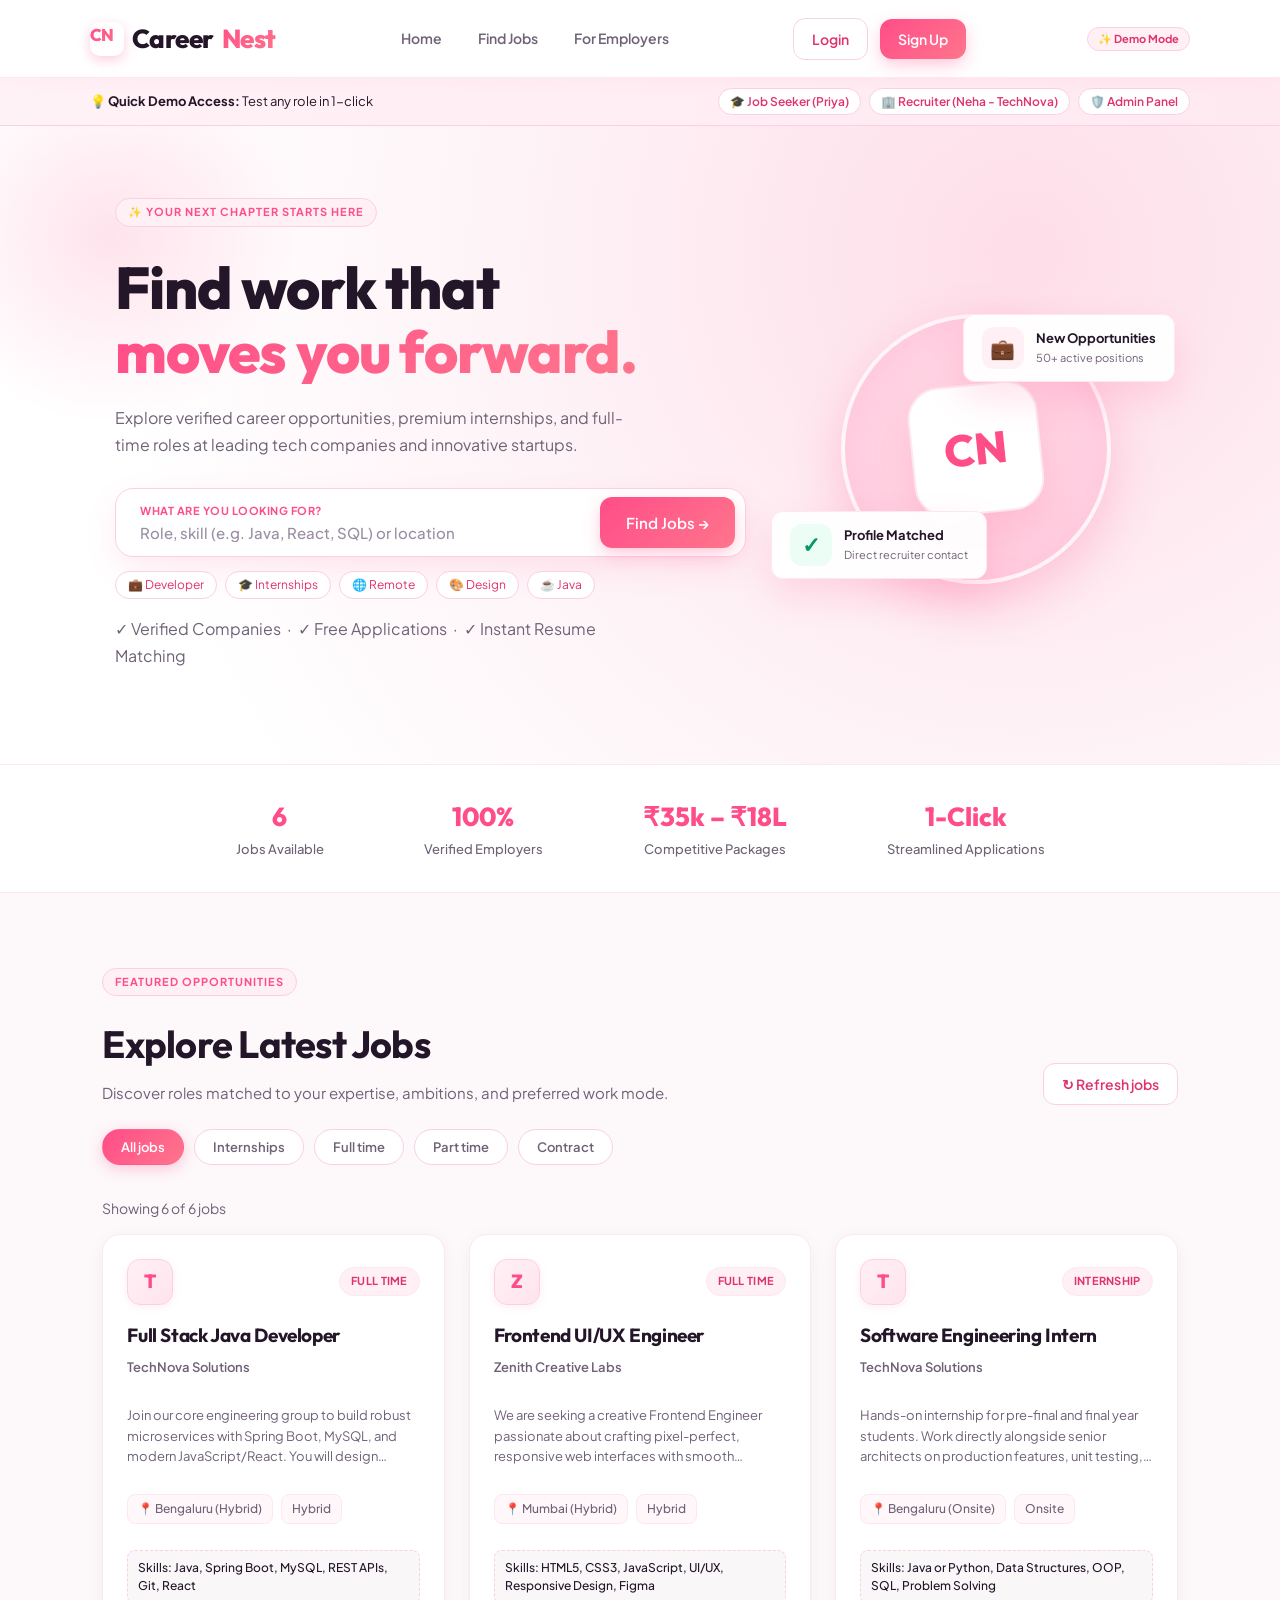
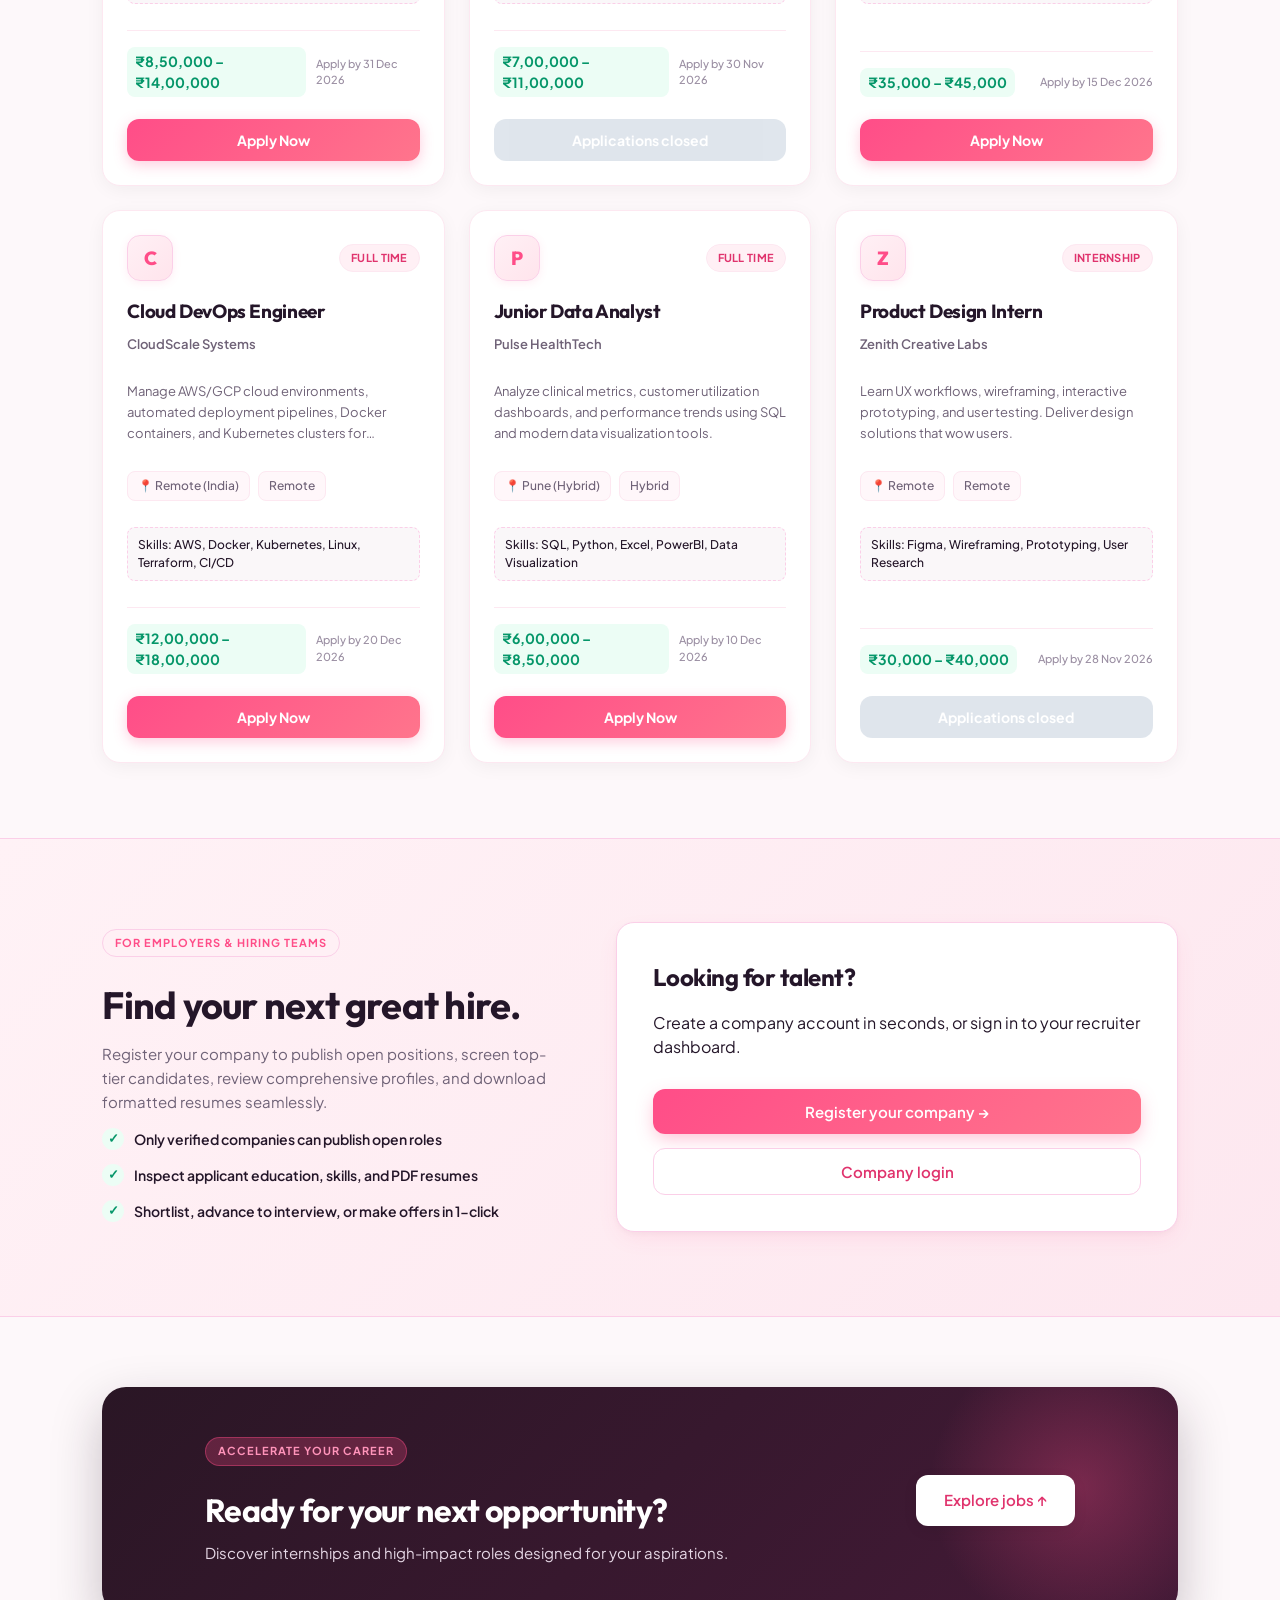
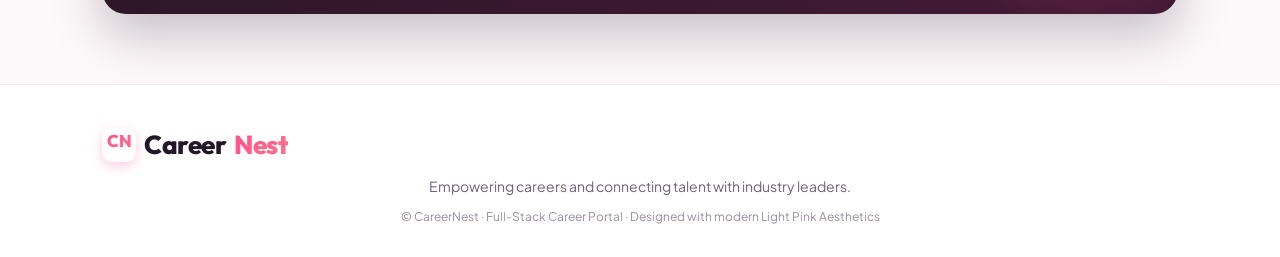
==== commit 80a02196: "Update UI/UX design to modern Light Pink aesthetic, add dual-mode standalone demo engine, and sync s" ====
--- a/jobportal-frontend/index.html
+++ b/jobportal-frontend/index.html
@@ -1,149 +1,180 @@
-
 <!DOCTYPE html>
 <html lang="en">
 <head>
     <meta charset="UTF-8">
     <meta name="viewport" content="width=device-width, initial-scale=1.0">
-    <meta name="description" content="Discover jobs, internships and career opportunities.">
+    <meta name="description" content="CareerNest | Discover premier jobs, internships and high-growth career opportunities.">
     <title>CareerNest | Find Your Next Opportunity</title>
-    <link rel="stylesheet" href="style.css?v=4">
+    <link rel="stylesheet" href="style.css?v=5">
 </head>
 <body>
 
     <header class="navbar">
-        <a class="logo" href="#">Career<span>Nest</span></a>
-
-<nav>
-    <a href="#home">Home</a>
-    <a href="#jobs">Find Jobs</a>
-    <a href="#post-job">For Employers</a>
-</nav>
-
-<div class="nav-actions"></div>
-
-</header>
+        <a class="logo" href="#home">
+            <span class="logo-badge">CN</span>
+            Career<span>Nest</span>
+        </a>
+
+        <nav>
+            <a href="#home" class="active">Home</a>
+            <a href="#jobs">Find Jobs</a>
+            <a href="#post-job">For Employers</a>
+        </nav>
+
+        <div class="nav-actions"></div>
+    </header>
+
+    <!-- Quick Demo Accounts Helper Bar -->
+    <div class="demo-accounts-bar">
+        <span>💡 <strong>Quick Demo Access:</strong> Test any role in 1-click</span>
+        <div class="demo-pills">
+            <button class="demo-account-btn" type="button" onclick="quickLogin('STUDENT')">🎓 Job Seeker (Priya)</button>
+            <button class="demo-account-btn" type="button" onclick="quickLogin('RECRUITER')">🏢 Recruiter (Neha - TechNova)</button>
+            <button class="demo-account-btn" type="button" onclick="quickLogin('ADMIN')">🛡️ Admin Panel</button>
+        </div>
+    </div>
 
     <main>
         
-<!-- Login and Signup Section--- -->
-<section id="authSection" class="auth-section" hidden>
-    <div class="auth-card">
-
-        <button id="closeAuthButton" class="auth-close"
-                type="button" aria-label="Close form">✕</button>
-
-        <a class="logo auth-logo" href="#home">Career<span>Nest</span></a>
-
-        <div class="auth-tabs">
-            <button id="loginTab" class="auth-tab active" type="button">
-                Login
-            </button>
-            <button id="signupTab" class="auth-tab" type="button">
-                Sign Up
-            </button>
-        </div>
-
-        <h2 id="authTitle">Welcome back!</h2>
-        <p id="authDescription">Login to continue your career journey.</p>
-
-        <form id="authForm">
-            <div id="accountTypeGroup" class="account-type" hidden>
-                <span class="account-type-label">Choose your account type</span>
-                <label class="account-option">
-                    <input type="radio" name="accountType" value="STUDENT" checked>
-                    <span><strong>Job seeker</strong><small>Find jobs &amp; apply</small></span>
-                </label>
-                <label class="account-option">
-                    <input type="radio" name="accountType" value="COMPANY">
-                    <span><strong>Company</strong><small>Publish jobs &amp; see applicants</small></span>
-                </label>
-            </div>
-
-            <div id="fullNameGroup" hidden>
-                <label for="authFullName" id="authFullNameLabel">Full name</label>
-                <input id="authFullName" type="text"
-                       placeholder="Enter your full name"
-                       maxlength="120">
-            </div>
-
-            <div id="companyFields" class="company-fields" hidden>
-                <label for="companyName">Company name *</label>
-                <input id="companyName" type="text" maxlength="180"
-                       placeholder="e.g. TechNova Solutions">
-
-                <label for="companyWebsite">Website</label>
-                <input id="companyWebsite" type="url" maxlength="255"
-                       placeholder="https://example.com">
-
-                <label for="companyIndustry">Industry</label>
-                <input id="companyIndustry" type="text" maxlength="120"
-                       placeholder="e.g. Information Technology">
-
-                <label for="companySize">Company size</label>
-                <select id="companySize">
-                    <option value="">Select size</option>
-                    <option>1-10</option>
-                    <option>11-50</option>
-                    <option>51-200</option>
-                    <option>201-1000</option>
-                    <option>1000+</option>
-                </select>
-
-                <label for="companyHeadquarters">Headquarters</label>
-                <input id="companyHeadquarters" type="text" maxlength="150"
-                       placeholder="e.g. Mumbai">
-            </div>
-
-            <label for="authEmail">Email address</label>
-            <input id="authEmail" type="email"
-                   placeholder="you@example.com" required>
-
-            <label for="authPassword">Password</label>
-            <input id="authPassword" type="password"
-                   placeholder="Enter your password"
-                   minlength="8" maxlength="72" required>
-
-            <button id="authSubmitButton"
-                    class="primary-button full-button"
-                    type="submit">
-                Login →
-            </button>
-
-            <p id="authMessage" class="status-message"
-               role="status" aria-live="polite"></p>
-        </form>
-
-        <p class="auth-switch">
-            <span id="authSwitchText">New to CareerNest?</span>
-            <button id="authSwitchButton" type="button">Create account</button>
-        </p>
-
-    </div>
-</section>
-<!-- End Login and Signup Section -->
-
-
+        <!-- Login and Signup Section -->
+        <section id="authSection" class="auth-section" hidden>
+            <div class="auth-card">
+
+                <button id="closeAuthButton" class="auth-close"
+                        type="button" aria-label="Close form">✕</button>
+
+                <a class="logo auth-logo" href="#home">
+                    <span class="logo-badge">CN</span>
+                    Career<span>Nest</span>
+                </a>
+
+                <div class="auth-tabs">
+                    <button id="loginTab" class="auth-tab active" type="button">
+                        Login
+                    </button>
+                    <button id="signupTab" class="auth-tab" type="button">
+                        Sign Up
+                    </button>
+                </div>
+
+                <h2 id="authTitle">Welcome back!</h2>
+                <p id="authDescription">Login to continue your career journey.</p>
+
+                <form id="authForm">
+                    <div id="accountTypeGroup" class="account-type" hidden>
+                        <span class="account-type-label">Choose your account type</span>
+                        <label class="account-option">
+                            <input type="radio" name="accountType" value="STUDENT" checked>
+                            <span><strong>Job seeker</strong><small>Find jobs &amp; apply</small></span>
+                        </label>
+                        <label class="account-option">
+                            <input type="radio" name="accountType" value="COMPANY">
+                            <span><strong>Company</strong><small>Publish jobs &amp; review applicants</small></span>
+                        </label>
+                    </div>
+
+                    <div id="fullNameGroup" hidden>
+                        <label for="authFullName" id="authFullNameLabel">Full name</label>
+                        <input id="authFullName" type="text"
+                               placeholder="Enter your full name"
+                               maxlength="120">
+                    </div>
+
+                    <div id="companyFields" class="company-fields" hidden>
+                        <label for="companyName">Company name *</label>
+                        <input id="companyName" type="text" maxlength="180"
+                               placeholder="e.g. TechNova Solutions">
+
+                        <label for="companyWebsite">Website</label>
+                        <input id="companyWebsite" type="url" maxlength="255"
+                               placeholder="https://example.com">
+
+                        <label for="companyIndustry">Industry</label>
+                        <input id="companyIndustry" type="text" maxlength="120"
+                               placeholder="e.g. Information Technology">
+
+                        <label for="companySize">Company size</label>
+                        <select id="companySize">
+                            <option value="">Select size</option>
+                            <option>1-10</option>
+                            <option>11-50</option>
+                            <option>51-200</option>
+                            <option>201-1000</option>
+                            <option>1000+</option>
+                        </select>
+
+                        <label for="companyHeadquarters">Headquarters</label>
+                        <input id="companyHeadquarters" type="text" maxlength="150"
+                               placeholder="e.g. Mumbai, Maharashtra">
+                    </div>
+
+                    <label for="authEmail">Email address</label>
+                    <input id="authEmail" type="email"
+                           placeholder="you@example.com" required>
+
+                    <label for="authPassword">Password</label>
+                    <input id="authPassword" type="password"
+                           placeholder="Enter your password"
+                           minlength="8" maxlength="72" required>
+
+                    <button id="authSubmitButton"
+                            class="primary-button full-button"
+                            type="submit">
+                        Login →
+                    </button>
+
+                    <!-- Quick Autofill for Reviewers/Users -->
+                    <div class="quick-logins-box">
+                        <strong>⚡ Quick Autofill Test Credentials</strong>
+                        <div class="quick-login-pills">
+                            <button type="button" class="quick-login-pill" onclick="document.getElementById('authEmail').value='priya@example.test'; document.getElementById('authPassword').value='Demo@12345';">Priya (Student)</button>
+                            <button type="button" class="quick-login-pill" onclick="document.getElementById('authEmail').value='neha@example.test'; document.getElementById('authPassword').value='Demo@12345';">Neha (Recruiter)</button>
+                            <button type="button" class="quick-login-pill" onclick="document.getElementById('authEmail').value='admin@careernest.local'; document.getElementById('authPassword').value='Admin@12345';">Admin</button>
+                        </div>
+                    </div>
+
+                    <p id="authMessage" class="status-message"
+                       role="status" aria-live="polite"></p>
+                </form>
+
+                <p class="auth-switch">
+                    <span id="authSwitchText">New to CareerNest?</span>
+                    <button id="authSwitchButton" type="button">Create account</button>
+                </p>
+
+            </div>
+        </section>
+        <!-- End Login and Signup Section -->
+
+        <!-- Hero Section -->
         <section class="hero" id="home">
             <div class="hero-content">
-                <span class="eyebrow">YOUR NEXT CHAPTER STARTS HERE</span>
-
-                <h1>Find work that<br> <span>moves you forward.</span></h1>
+                <span class="eyebrow">✨ YOUR NEXT CHAPTER STARTS HERE</span>
+
+                <h1>Find work that<br> <span class="gradient-text">moves you forward.</span></h1>
 
                 <p>
-                    Explore exciting jobs, discover new opportunities,
-                    and take the next step in your career.
+                    Explore verified career opportunities, premium internships, and full-time roles at leading tech companies and innovative startups.
                 </p>
 
                 <form id="searchForm" class="search-box">
                     <div class="search-field">
                         <label for="searchInput">What are you looking for?</label>
                         <input id="searchInput" type="text"
-                               placeholder="Job title, skill or location">
+                               placeholder="Role, skill (e.g. Java, React, SQL) or location">
                     </div>
                     <button class="primary-button" type="submit">Find Jobs →</button>
                 </form>
 
-                <p class="hero-note">Explore internships, full-time roles and more.</p>
+                <div class="hero-tags">
+                    <span class="hero-tag" onclick="document.getElementById('searchInput').value='Developer'; displayJobs();">💼 Developer</span>
+                    <span class="hero-tag" onclick="document.getElementById('searchInput').value='Intern'; displayJobs();">🎓 Internships</span>
+                    <span class="hero-tag" onclick="document.getElementById('searchInput').value='Remote'; displayJobs();">🌐 Remote</span>
+                    <span class="hero-tag" onclick="document.getElementById('searchInput').value='Design'; displayJobs();">🎨 Design</span>
+                    <span class="hero-tag" onclick="document.getElementById('searchInput').value='Java'; displayJobs();">☕ Java</span>
+                </div>
+
+                <p class="hero-note">✓ Verified Companies &nbsp;·&nbsp; ✓ Free Applications &nbsp;·&nbsp; ✓ Instant Resume Matching</p>
             </div>
 
             <div class="hero-art" aria-hidden="true">
@@ -151,42 +182,48 @@
                 <div class="floating-card card-one">
                     <span class="card-icon">💼</span>
                     <div>
-                        <strong>New opportunities</strong>
-                        <small>Your next role awaits</small>
+                        <strong>New Opportunities</strong>
+                        <small>50+ active positions</small>
                     </div>
                 </div>
                 <div class="floating-card card-two">
                     <span class="check-icon">✓</span>
                     <div>
-                        <strong>Career growth</strong>
-                        <small>One step at a time</small>
+                        <strong>Profile Matched</strong>
+                        <small>Direct recruiter contact</small>
                     </div>
                 </div>
                 <div class="art-center">CN</div>
             </div>
         </section>
 
+        <!-- Stats Section -->
         <section class="stats">
             <div>
                 <strong id="totalJobs">—</strong>
-                <span>Jobs available</span>
-            </div>
-            <div>
-                <strong>Career</strong>
-                <span>Opportunities for you</span>
-            </div>
-            <div>
-                <strong>One step</strong>
-                <span>Closer to your goals</span>
-            </div>
-        </section>
-
+                <span>Jobs Available</span>
+            </div>
+            <div>
+                <strong>100%</strong>
+                <span>Verified Employers</span>
+            </div>
+            <div>
+                <strong>₹35k – ₹18L</strong>
+                <span>Competitive Packages</span>
+            </div>
+            <div>
+                <strong>1-Click</strong>
+                <span>Streamlined Applications</span>
+            </div>
+        </section>
+
+        <!-- Jobs Listing Section -->
         <section class="jobs-section" id="jobs">
             <div class="section-heading">
                 <div>
-                    <span class="eyebrow">OPPORTUNITIES FOR YOU</span>
-                    <h2>Explore latest jobs</h2>
-                    <p>Find a role that matches your skills and ambitions.</p>
+                    <span class="eyebrow">FEATURED OPPORTUNITIES</span>
+                    <h2>Explore Latest Jobs</h2>
+                    <p>Discover roles matched to your expertise, ambitions, and preferred work mode.</p>
                 </div>
                 <button id="refreshButton" class="outline-button" type="button">
                     ↻ Refresh jobs
@@ -202,29 +239,38 @@
             </div>
 
             <p id="jobsMessage" class="status-message" role="status">
-                Connecting to the job database...
+                Loading available opportunities...
             </p>
 
             <div id="jobList" class="job-grid"></div>
         </section>
 
+        <!-- For Employers Section -->
         <section class="post-section" id="post-job">
             <div class="post-intro">
-                <span class="eyebrow">FOR EMPLOYERS</span>
+                <span class="eyebrow">FOR EMPLOYERS &amp; HIRING TEAMS</span>
                 <h2>Find your next great hire.</h2>
                 <p>
-                    Register your company to publish jobs and review
-                    everyone who applies, with their full profile and resume.
-                </p>
-                <div class="post-benefit">✓ Only registered companies can publish jobs</div>
-                <div class="post-benefit">✓ See applicant details and resumes</div>
-                <div class="post-benefit">✓ Shortlist, interview or reject in one click</div>
+                    Register your company to publish open positions, screen top-tier candidates, review comprehensive profiles, and download formatted resumes seamlessly.
+                </p>
+                <div class="post-benefit">
+                    <span class="post-benefit-check">✓</span>
+                    <span>Only verified companies can publish open roles</span>
+                </div>
+                <div class="post-benefit">
+                    <span class="post-benefit-check">✓</span>
+                    <span>Inspect applicant education, skills, and PDF resumes</span>
+                </div>
+                <div class="post-benefit">
+                    <span class="post-benefit-check">✓</span>
+                    <span>Shortlist, advance to interview, or make offers in 1-click</span>
+                </div>
             </div>
 
             <div class="job-form employer-cta" id="employerGuest">
-                <h3>Hiring?</h3>
+                <h3>Looking for talent?</h3>
                 <p class="form-description">
-                    Create a company account, or log in to your company dashboard.
+                    Create a company account in seconds, or sign in to your recruiter dashboard.
                 </p>
                 <button id="employerSignupButton" class="primary-button full-button" type="button">
                     Register your company →
@@ -237,30 +283,34 @@
             <div class="job-form employer-cta" id="employerCompany" hidden>
                 <h3 id="employerCompanyName">Your company</h3>
                 <p class="form-description">
-                    Publish a new job or review the people who applied to your jobs.
+                    Manage your listings or review candidates who applied for your roles.
                 </p>
                 <a class="primary-button full-button" href="company.html#post">Post a new job →</a>
                 <a class="outline-button full-button" href="company.html#applicants">View applicants</a>
             </div>
         </section>
 
+        <!-- Bottom CTA Section -->
         <section class="bottom-cta">
             <div>
-                <span class="eyebrow">YOUR FUTURE IS WAITING</span>
+                <span class="eyebrow">ACCELERATE YOUR CAREER</span>
                 <h2>Ready for your next opportunity?</h2>
-                <p>Explore the latest jobs and find your next step.</p>
+                <p>Discover internships and high-impact roles designed for your aspirations.</p>
             </div>
             <a href="#jobs" class="light-button">Explore jobs ↑</a>
         </section>
     </main>
 
     <footer>
-        <a class="logo footer-logo" href="#home">Career<span>Nest</span></a>
-        <p>Connecting people with opportunities.</p>
-        <small>CareerNest · Learning project</small>
+        <a class="logo footer-logo" href="#home">
+            <span class="logo-badge">CN</span>
+            Career<span>Nest</span>
+        </a>
+        <p>Empowering careers and connecting talent with industry leaders.</p>
+        <small>© CareerNest · Full-Stack Career Portal · Designed with modern Light Pink Aesthetics</small>
     </footer>
 
-    <script src="common.js?v=4"></script>
-    <script src="script.js?v=4"></script>
+    <script src="common.js?v=5"></script>
+    <script src="script.js?v=5"></script>
 </body>
 </html>
--- a/jobportal-frontend/style.css
+++ b/jobportal-frontend/style.css
@@ -1,14 +1,50 @@
-
-@import url('https://fonts.googleapis.com/css2?family=DM+Sans:wght@400;500;600;700&family=Manrope:wght@400;500;600;700;800&display=swap');
+@import url('https://fonts.googleapis.com/css2?family=Outfit:wght@400;500;600;700;800;900&family=Plus+Jakarta+Sans:wght@400;500;600;700;800&display=swap');
 
 :root {
-    --navy: #182d4d;
-    --blue: #3569d4;
-    --blue-dark: #2452b0;
-    --muted: #6d7b91;
-    --background: #f6f8fc;
-    --border: #e5eaf2;
-    --green: #16845b;
+    /* Pink & Rose Primary Palette */
+    --pink-primary: #ff4d88;
+    --pink-primary-dark: #e0336d;
+    --pink-primary-light: #ff75a0;
+    --pink-glow: rgba(255, 77, 136, 0.28);
+    --pink-soft: #fff0f5;
+    --pink-subtle: #fff7fa;
+    --pink-card-bg: #ffffff;
+    --pink-border: #fbcfe8;
+    --pink-border-light: #fde8f1;
+    --pink-tag-bg: #ffe4ef;
+    --pink-tag-text: #be185d;
+
+    /* Gradients */
+    --gradient-pink: linear-gradient(135deg, #ff4d88 0%, #ff758c 100%);
+    --gradient-pink-hover: linear-gradient(135deg, #e63973 0%, #ff5c77 100%);
+    --gradient-pink-subtle: linear-gradient(135deg, #fff0f5 0%, #ffe4ec 100%);
+    --gradient-dark-plum: linear-gradient(135deg, #2a1625 0%, #441a37 100%);
+    --gradient-hero: radial-gradient(circle at 80% 20%, rgba(255, 182, 206, 0.4) 0%, rgba(255, 240, 245, 0.6) 45%, #ffffff 80%);
+
+    /* Warm Neutrals */
+    --navy: #241629; /* Replaced cold navy with deep luxury plum-charcoal */
+    --dark: #1e1323;
+    --muted: #6f6277;
+    --muted-light: #9a8ea2;
+    --background: #fdf8fa;
+    --border: #f5dce8;
+
+    /* Functional Accents */
+    --green: #059669;
+    --green-bg: #ecfdf5;
+    --red: #e11d48;
+    --red-bg: #fff1f2;
+    --amber: #d97706;
+    --amber-bg: #fffbeb;
+
+    /* Radius & Shadows */
+    --radius-sm: 8px;
+    --radius-md: 12px;
+    --radius-lg: 18px;
+    --radius-pill: 9999px;
+    --shadow-soft: 0 8px 24px -6px rgba(255, 77, 136, 0.12), 0 2px 6px -1px rgba(0, 0, 0, 0.04);
+    --shadow-hover: 0 16px 36px -8px rgba(255, 77, 136, 0.22), 0 4px 12px -2px rgba(0, 0, 0, 0.05);
+    --shadow-card: 0 4px 20px -2px rgba(36, 22, 41, 0.06);
 }
 
 * {
@@ -22,18 +58,21 @@
 
 body {
     margin: 0;
-    background: white;
+    background: var(--background);
     color: var(--navy);
-    font-family: "DM Sans", Arial, sans-serif;
+    font-family: "Plus Jakarta Sans", -apple-system, BlinkMacSystemFont, "Segoe UI", Roboto, sans-serif;
+    line-height: 1.5;
+    -webkit-font-smoothing: antialiased;
 }
 
 a {
     color: inherit;
     text-decoration: none;
+    transition: color 0.2s ease;
 }
 
 button, input, textarea, select {
-    font: inherit;
+    font-family: inherit;
 }
 
 button, a {
@@ -42,130 +81,300 @@
 
 button {
     cursor: pointer;
-}
-
+    border: none;
+    background: none;
+}
+
+/* ===== Typography & Helpers ===== */
+h1, h2, h3, h4 {
+    font-family: "Outfit", sans-serif;
+    color: var(--navy);
+    letter-spacing: -0.02em;
+    margin-top: 0;
+}
+
+.gradient-text,
+.logo span,
+h1 span {
+    background: var(--gradient-pink);
+    -webkit-background-clip: text;
+    -webkit-text-fill-color: transparent;
+    display: inline-block;
+}
+
+.eyebrow {
+    display: inline-flex;
+    align-items: center;
+    gap: 6px;
+    color: var(--pink-primary);
+    background: var(--pink-soft);
+    border: 1px solid var(--pink-border);
+    padding: 5px 12px;
+    border-radius: var(--radius-pill);
+    font-size: 11px;
+    font-weight: 700;
+    letter-spacing: 1px;
+    text-transform: uppercase;
+    margin-bottom: 12px;
+}
+
+/* ===== Navbar ===== */
 .navbar {
     min-height: 78px;
-    padding: 18px 7%;
+    padding: 16px 7%;
     display: flex;
     align-items: center;
     justify-content: space-between;
     gap: 24px;
-    background: white;
-    border-bottom: 1px solid var(--border);
+    background: rgba(255, 255, 255, 0.92);
+    backdrop-filter: blur(14px);
+    -webkit-backdrop-filter: blur(14px);
+    border-bottom: 1px solid var(--pink-border-light);
+    position: sticky;
+    top: 0;
+    z-index: 100;
+    box-shadow: 0 4px 20px -5px rgba(255, 77, 136, 0.06);
 }
 
 .logo {
-    font-family: "Manrope", sans-serif;
-    font-size: 25px;
+    display: flex;
+    align-items: center;
+    gap: 8px;
+    font-family: "Outfit", sans-serif;
+    font-size: 26px;
     font-weight: 800;
-    letter-spacing: -1px;
-}
-
-.logo span {
-    color: var(--blue);
+    letter-spacing: -0.5px;
+    color: var(--navy);
+}
+
+.logo-badge {
+    width: 34px;
+    height: 34px;
+    background: var(--gradient-pink);
+    border-radius: 10px;
+    display: inline-grid;
+    place-items: center;
+    color: white;
+    font-size: 17px;
+    font-weight: 800;
+    box-shadow: 0 4px 12px var(--pink-glow);
 }
 
 .navbar nav {
     display: flex;
     align-items: center;
-    gap: 30px;
+    gap: 28px;
 }
 
 .navbar nav a {
     font-size: 14px;
-    color: #58677d;
-}
-
-.navbar nav a:hover {
-    color: var(--blue);
-}
-
-.nav-button, .outline-button, .light-button {
+    font-weight: 600;
+    color: var(--muted);
+    padding: 6px 4px;
+    position: relative;
+}
+
+.navbar nav a:hover,
+.navbar nav a.active {
+    color: var(--pink-primary);
+}
+
+.navbar nav a:hover::after {
+    content: "";
+    position: absolute;
+    bottom: -2px;
+    left: 0;
+    width: 100%;
+    height: 2px;
+    background: var(--gradient-pink);
+    border-radius: 2px;
+}
+
+.nav-actions {
+    display: flex;
+    align-items: center;
+    gap: 12px;
+}
+
+.nav-button, .outline-button, .light-button, .primary-button {
     display: inline-flex;
     align-items: center;
     justify-content: center;
-    border-radius: 9px;
-    padding: 12px 17px;
+    gap: 8px;
+    border-radius: var(--radius-md);
+    padding: 11px 18px;
     font-weight: 600;
     font-size: 14px;
+    transition: all 0.22s cubic-bezier(0.16, 1, 0.3, 1);
+    white-space: nowrap;
+}
+
+.primary-button {
+    background: var(--gradient-pink);
+    color: white;
+    border: none;
+    box-shadow: 0 6px 18px -2px rgba(255, 77, 136, 0.36);
+}
+
+.primary-button:hover {
+    background: var(--gradient-pink-hover);
+    transform: translateY(-2px);
+    box-shadow: 0 10px 24px -2px rgba(255, 77, 136, 0.45);
+}
+
+.primary-button:active {
+    transform: translateY(0);
 }
 
 .nav-button {
     color: white;
     background: var(--navy);
-}
-
+    box-shadow: 0 4px 12px rgba(36, 22, 41, 0.15);
+}
+
+.nav-button:hover {
+    background: var(--dark);
+    transform: translateY(-1px);
+    box-shadow: 0 6px 16px rgba(36, 22, 41, 0.22);
+}
+
+.outline-button {
+    background: white;
+    color: var(--pink-primary-dark);
+    border: 1.5px solid var(--pink-border);
+}
+
+.outline-button:hover {
+    border-color: var(--pink-primary);
+    background: var(--pink-soft);
+    color: var(--pink-primary);
+    transform: translateY(-1px);
+}
+
+.light-button {
+    background: white;
+    color: var(--pink-primary-dark);
+    box-shadow: 0 4px 14px rgba(0, 0, 0, 0.08);
+}
+
+.light-button:hover {
+    background: var(--pink-soft);
+    transform: translateY(-2px);
+}
+
+.nav-greeting {
+    color: var(--muted);
+    font-size: 13px;
+    font-weight: 600;
+    padding: 6px 10px;
+    background: var(--pink-soft);
+    border-radius: var(--radius-pill);
+    border: 1px solid var(--pink-border-light);
+}
+
+/* Demo helper pill in nav */
+.demo-badge-pill {
+    display: inline-flex;
+    align-items: center;
+    gap: 6px;
+    font-size: 11px;
+    font-weight: 700;
+    padding: 4px 10px;
+    border-radius: var(--radius-pill);
+    background: #fff0f5;
+    color: var(--pink-primary-dark);
+    border: 1px solid var(--pink-border);
+    cursor: pointer;
+    transition: all 0.2s ease;
+}
+
+.demo-badge-pill:hover {
+    background: var(--gradient-pink);
+    color: white;
+    border-color: transparent;
+}
+
+/* ===== Hero Section ===== */
 .hero {
-    background: #f2f5fc;
-    padding: 76px 9% 65px;
-    min-height: 430px;
+    background: var(--gradient-hero);
+    padding: 72px 9% 65px;
+    min-height: 480px;
     display: grid;
-    grid-template-columns: 1.3fr 0.7fr;
-    align-items: center;
-    gap: 35px;
+    grid-template-columns: 1.25fr 0.75fr;
+    align-items: center;
+    gap: 40px;
     overflow: hidden;
+    position: relative;
+    border-bottom: 1px solid var(--pink-border-light);
+}
+
+.hero::before {
+    content: "";
+    position: absolute;
+    width: 380px;
+    height: 380px;
+    border-radius: 50%;
+    background: radial-gradient(circle, rgba(255, 117, 160, 0.2) 0%, transparent 70%);
+    top: -80px;
+    left: -80px;
+    pointer-events: none;
 }
 
 .hero-content {
-    max-width: 620px;
-}
-
-.eyebrow {
-    display: inline-block;
-    color: var(--blue);
-    font-size: 11px;
-    font-weight: 700;
-    letter-spacing: 1.8px;
-}
-
-h1, h2, h3, p {
-    margin-top: 0;
-}
-
-h1, h2 {
-    font-family: "Manrope", Arial, sans-serif;
-    letter-spacing: -1.2px;
+    max-width: 640px;
+    position: relative;
+    z-index: 2;
 }
 
 h1 {
-    font-size: clamp(38px, 4.5vw, 58px);
-    line-height: 1.13;
-    margin: 20px 0;
-}
-
-h1 span {
-    color: var(--blue);
+    font-size: clamp(40px, 4.6vw, 62px);
+    line-height: 1.1;
+    margin: 16px 0 20px;
+    font-weight: 800;
 }
 
 .hero-content > p {
     color: var(--muted);
-    max-width: 490px;
-    line-height: 1.8;
-}
-
+    font-size: 16px;
+    max-width: 520px;
+    line-height: 1.7;
+    margin-bottom: 30px;
+}
+
+/* Search Box */
 .search-box {
     background: white;
-    padding: 9px;
-    display: flex;
-    gap: 10px;
-    border: 1px solid var(--border);
-    border-radius: 13px;
-    margin-top: 27px;
-    box-shadow: 0 10px 35px #243b6610;
+    padding: 8px 10px;
+    display: flex;
+    gap: 12px;
+    border: 1.5px solid var(--pink-border);
+    border-radius: var(--radius-lg);
+    box-shadow: 0 12px 36px -6px rgba(255, 77, 136, 0.16);
+    transition: border-color 0.2s, box-shadow 0.2s;
+}
+
+.search-box:focus-within {
+    border-color: var(--pink-primary);
+    box-shadow: 0 14px 40px -4px rgba(255, 77, 136, 0.25);
 }
 
 .search-field {
     flex: 1;
-    padding: 5px 12px;
+    padding: 6px 14px;
     min-width: 0;
+    display: flex;
+    flex-direction: column;
+    justify-content: center;
 }
 
 .search-field label {
     display: block;
     font-size: 11px;
-    color: var(--muted);
-    margin-bottom: 6px;
+    font-weight: 700;
+    color: var(--pink-primary);
+    text-transform: uppercase;
+    letter-spacing: 0.5px;
+    margin-bottom: 3px;
 }
 
 .search-field input {
@@ -174,262 +383,414 @@
     outline: 0;
     padding: 0;
     color: var(--navy);
+    font-size: 15px;
+    font-weight: 500;
     background: transparent;
 }
 
-.primary-button {
-    background: var(--blue);
-    color: white;
-    border: 0;
-    border-radius: 9px;
-    padding: 14px 19px;
-    font-weight: 700;
-    transition: background 0.2s, transform 0.2s;
-}
-
-.primary-button:hover {
-    background: var(--blue-dark);
+.search-field input::placeholder {
+    color: var(--muted-light);
+}
+
+.search-box .primary-button {
+    padding: 14px 26px;
+    font-size: 15px;
+}
+
+.hero-note {
+    font-size: 13px;
+    color: var(--muted);
+    margin-top: 16px;
+    display: flex;
+    align-items: center;
+    gap: 10px;
+}
+
+.hero-tags {
+    display: flex;
+    flex-wrap: wrap;
+    gap: 8px;
+    margin-top: 14px;
+}
+
+.hero-tag {
+    font-size: 12px;
+    padding: 4px 12px;
+    border-radius: var(--radius-pill);
+    background: white;
+    border: 1px solid var(--pink-border);
+    color: var(--pink-primary-dark);
+    cursor: pointer;
+    transition: all 0.2s ease;
+}
+
+.hero-tag:hover {
+    background: var(--pink-soft);
+    border-color: var(--pink-primary);
     transform: translateY(-1px);
 }
 
-.hero-content .hero-note {
-    font-size: 12px;
-    margin-top: 15px;
-}
-
+/* Hero Art - 3D Pink Glass Illustration */
 .hero-art {
-    min-height: 260px;
+    min-height: 320px;
     position: relative;
     display: grid;
     place-items: center;
 }
 
 .art-circle {
-    width: 235px;
-    height: 235px;
+    width: 270px;
+    height: 270px;
     border-radius: 50%;
-    background: linear-gradient(135deg, #dce7ff, #b5ccff);
-    border: 1px solid #c8d8fb;
+    background: radial-gradient(circle, #ffe3ed 0%, #ffd0e1 60%, #ffbad3 100%);
+    border: 4px solid rgba(255, 255, 255, 0.8);
+    box-shadow: 0 20px 50px rgba(255, 77, 136, 0.25);
+    animation: pulseSoft 6s ease-in-out infinite;
 }
 
 .art-center {
     position: absolute;
-    width: 125px;
-    height: 125px;
+    width: 130px;
+    height: 130px;
     display: grid;
     place-items: center;
-    border-radius: 30px;
-    transform: rotate(-8deg);
-    background: white;
-    box-shadow: 0 18px 45px #1b3d7920;
-    color: var(--blue);
+    border-radius: 32px;
+    transform: rotate(-6deg);
+    background: white;
+    box-shadow: 0 20px 45px rgba(255, 77, 136, 0.22);
+    border: 2px solid var(--pink-border-light);
+    color: var(--pink-primary);
     font-size: 44px;
     font-weight: 800;
-    font-family: "Manrope", sans-serif;
+    font-family: "Outfit", sans-serif;
+    animation: gentleFloat 5s ease-in-out infinite;
 }
 
 .floating-card {
     position: absolute;
     z-index: 2;
-    background: white;
-    padding: 13px 15px;
-    display: flex;
-    align-items: center;
-    gap: 10px;
-    border-radius: 12px;
-    box-shadow: 0 12px 35px #1b3d791a;
+    background: rgba(255, 255, 255, 0.95);
+    backdrop-filter: blur(10px);
+    padding: 12px 18px;
+    display: flex;
+    align-items: center;
+    gap: 12px;
+    border-radius: var(--radius-md);
+    box-shadow: 0 16px 36px rgba(255, 77, 136, 0.16);
+    border: 1px solid var(--pink-border-light);
 }
 
 .card-one {
     top: 25px;
-    right: 0;
+    right: -10px;
+    animation: floatOne 5s ease-in-out infinite alternate;
 }
 
 .card-two {
-    bottom: 25px;
-    left: -5px;
+    bottom: 30px;
+    left: -15px;
+    animation: floatTwo 5.5s ease-in-out infinite alternate;
 }
 
 .card-icon, .check-icon {
-    width: 38px;
-    height: 38px;
+    width: 42px;
+    height: 42px;
     display: grid;
     place-items: center;
-    border-radius: 10px;
-    background: #eef3ff;
+    border-radius: 12px;
+    font-size: 20px;
+}
+
+.card-icon {
+    background: var(--pink-soft);
+    color: var(--pink-primary);
 }
 
 .check-icon {
     color: var(--green);
-    background: #e8f8ef;
+    background: var(--green-bg);
     font-size: 22px;
-}
-
-.floating-card strong, .floating-card small {
+    font-weight: bold;
+}
+
+.floating-card strong {
     display: block;
-}
-
-.floating-card strong {
+    font-size: 13px;
+    font-weight: 700;
+    color: var(--navy);
+}
+
+.floating-card small {
+    display: block;
+    color: var(--muted);
+    font-size: 11px;
+    margin-top: 2px;
+}
+
+@keyframes gentleFloat {
+    0%, 100% { transform: rotate(-6deg) translateY(0); }
+    50% { transform: rotate(-4deg) translateY(-8px); }
+}
+
+@keyframes floatOne {
+    0% { transform: translateY(0); }
+    100% { transform: translateY(-10px); }
+}
+
+@keyframes floatTwo {
+    0% { transform: translateY(0); }
+    100% { transform: translateY(10px); }
+}
+
+@keyframes pulseSoft {
+    0%, 100% { transform: scale(1); }
+    50% { transform: scale(1.03); }
+}
+
+/* ===== Stats Section ===== */
+.stats {
+    display: flex;
+    justify-content: center;
+    gap: clamp(30px, 8vw, 100px);
+    padding: 32px 7%;
+    background: white;
+    border-bottom: 1px solid var(--pink-border-light);
+}
+
+.stats div {
+    display: flex;
+    flex-direction: column;
+    gap: 4px;
+    text-align: center;
+}
+
+.stats strong {
+    font-size: 26px;
+    font-weight: 800;
+    font-family: "Outfit", sans-serif;
+    color: var(--pink-primary);
+}
+
+.stats span {
+    font-size: 13px;
+    color: var(--muted);
+    font-weight: 500;
+}
+
+/* Quick Demo Bar Helper */
+.demo-accounts-bar {
+    background: linear-gradient(90deg, #fff2f6 0%, #ffe9f1 100%);
+    border-bottom: 1px solid var(--pink-border);
+    padding: 10px 7%;
+    display: flex;
+    align-items: center;
+    justify-content: space-between;
+    font-size: 13px;
+    color: var(--navy);
+    flex-wrap: wrap;
+    gap: 10px;
+}
+
+.demo-pills {
+    display: flex;
+    align-items: center;
+    gap: 8px;
+    flex-wrap: wrap;
+}
+
+.demo-account-btn {
+    display: inline-flex;
+    align-items: center;
+    gap: 5px;
+    padding: 5px 11px;
+    border-radius: var(--radius-pill);
+    background: white;
+    border: 1px solid var(--pink-border);
     font-size: 12px;
-}
-
-.floating-card small {
-    color: var(--muted);
-    font-size: 10px;
-    margin-top: 4px;
-}
-
-.stats {
-    display: flex;
-    justify-content: center;
-    gap: clamp(35px, 8vw, 110px);
-    padding: 30px 7%;
-    border-bottom: 1px solid var(--border);
-}
-
-.stats div {
-    display: flex;
-    flex-direction: column;
-    gap: 5px;
-}
-
-.stats strong {
-    font-size: 20px;
-    font-family: "Manrope", sans-serif;
-}
-
-.stats span {
-    font-size: 12px;
-    color: var(--muted);
-}
-
+    font-weight: 600;
+    color: var(--pink-primary-dark);
+    cursor: pointer;
+    transition: all 0.18s ease;
+}
+
+.demo-account-btn:hover {
+    background: var(--pink-primary);
+    color: white;
+    border-color: var(--pink-primary);
+}
+
+/* ===== Jobs Section ===== */
 .jobs-section {
     padding: 75px 8%;
-    background: white;
+    background: var(--background);
 }
 
 .section-heading {
     display: flex;
     justify-content: space-between;
-    align-items: end;
+    align-items: flex-end;
     gap: 20px;
+    margin-bottom: 24px;
 }
 
 h2 {
-    font-size: clamp(27px, 3vw, 36px);
-    margin: 12px 0;
+    font-size: clamp(28px, 3.2vw, 38px);
+    margin: 8px 0;
+    font-weight: 700;
 }
 
 .section-heading p, .post-intro > p {
     color: var(--muted);
-    line-height: 1.7;
-    font-size: 14px;
-}
-
-.outline-button {
-    background: white;
-    color: var(--navy);
-    border: 1px solid var(--border);
-    white-space: nowrap;
-}
-
-.outline-button:hover {
-    border-color: var(--blue);
-    color: var(--blue);
+    line-height: 1.6;
+    font-size: 15px;
+    margin: 0;
 }
 
 .filters {
     display: flex;
     gap: 10px;
     flex-wrap: wrap;
-    margin: 28px 0;
+    margin: 24px 0 32px;
 }
 
 .filter-button {
-    padding: 10px 16px;
-    border: 1px solid var(--border);
-    background: white;
-    border-radius: 25px;
-    color: #63718a;
+    padding: 9px 18px;
+    border: 1.5px solid var(--pink-border);
+    background: white;
+    border-radius: var(--radius-pill);
+    color: var(--muted);
     font-size: 13px;
-}
-
-.filter-button.active, .filter-button:hover {
+    font-weight: 600;
+    cursor: pointer;
+    transition: all 0.2s cubic-bezier(0.16, 1, 0.3, 1);
+}
+
+.filter-button:hover {
+    border-color: var(--pink-primary);
+    color: var(--pink-primary);
+    background: var(--pink-soft);
+}
+
+.filter-button.active {
     color: white;
-    background: var(--navy);
-    border-color: var(--navy);
+    background: var(--gradient-pink);
+    border-color: transparent;
+    box-shadow: 0 4px 14px var(--pink-glow);
 }
 
 .status-message {
     color: var(--muted);
-    font-size: 13px;
+    font-size: 14px;
     line-height: 1.6;
 }
 
+/* Job Cards Grid */
 .job-grid {
     display: grid;
     grid-template-columns: repeat(3, minmax(0, 1fr));
-    gap: 20px;
+    gap: 24px;
     width: 100%;
 }
 
 .job-card {
-    padding: 22px;
-    border: 1px solid var(--border);
-    border-radius: 13px;
+    padding: 24px;
+    border: 1.5px solid var(--pink-border-light);
+    border-radius: var(--radius-lg);
     background: white;
     display: flex;
     flex-direction: column;
+    gap: 14px;
+    box-shadow: var(--shadow-card);
+    transition: all 0.25s cubic-bezier(0.16, 1, 0.3, 1);
+    position: relative;
+    overflow: hidden;
+}
+
+.job-card::before {
+    content: "";
+    position: absolute;
+    top: 0;
+    left: 0;
+    width: 100%;
+    height: 4px;
+    background: var(--gradient-pink);
+    opacity: 0;
+    transition: opacity 0.25s ease;
+}
+
+.job-card:hover {
+    transform: translateY(-5px);
+    border-color: var(--pink-border);
+    box-shadow: var(--shadow-hover);
+}
+
+.job-card:hover::before {
+    opacity: 1;
+}
+
+.job-card-top {
+    display: flex;
+    align-items: center;
+    justify-content: space-between;
     gap: 12px;
-    transition: transform 0.2s, box-shadow 0.2s;
-}
-
-.job-card:hover {
-    transform: translateY(-4px);
-    box-shadow: 0 12px 30px #1b3d7910;
-}
-
-.job-card-top {
-    display: flex;
-    align-items: center;
-    justify-content: space-between;
-    gap: 8px;
 }
 
 .company-mark {
     display: grid;
     place-items: center;
-    width: 43px;
-    height: 43px;
-    border-radius: 11px;
-    background: #edf2ff;
-    color: var(--blue);
+    width: 46px;
+    height: 46px;
+    border-radius: 13px;
+    background: var(--gradient-pink-subtle);
+    border: 1px solid var(--pink-border);
+    color: var(--pink-primary);
     font-weight: 800;
-    font-size: 18px;
+    font-size: 19px;
+    font-family: "Outfit", sans-serif;
+    box-shadow: 0 2px 8px rgba(255, 77, 136, 0.1);
 }
 
 .job-badge {
-    font-size: 10px;
-    padding: 7px 9px;
-    border-radius: 20px;
-    background: #edf3ff;
-    color: var(--blue);
-    font-weight: 700;
+    font-size: 11px;
+    padding: 5px 11px;
+    border-radius: var(--radius-pill);
+    background: var(--pink-soft);
+    color: var(--pink-primary-dark);
+    border: 1px solid var(--pink-border-light);
+    font-weight: 700;
+    letter-spacing: 0.3px;
 }
 
 .job-card h3 {
-    font-family: "Manrope", sans-serif;
-    font-size: 17px;
+    font-family: "Outfit", sans-serif;
+    font-size: 19px;
     margin: 4px 0 0;
-    line-height: 1.45;
+    line-height: 1.35;
+    font-weight: 700;
     overflow-wrap: anywhere;
+    transition: color 0.2s ease;
+}
+
+.job-card:hover h3 {
+    color: var(--pink-primary-dark);
+}
+
+.job-company {
+    margin: -4px 0 0;
+    color: var(--muted);
+    font-size: 13px;
+    font-weight: 600;
 }
 
 .job-description {
     color: var(--muted);
-    font-size: 12px;
-    line-height: 1.7;
+    font-size: 13px;
+    line-height: 1.6;
     overflow-wrap: anywhere;
+    display: -webkit-box;
+    -webkit-line-clamp: 3;
+    -webkit-box-orient: vertical;
+    overflow: hidden;
 }
 
 .job-meta {
@@ -439,23 +800,29 @@
 }
 
 .job-meta span {
-    font-size: 11px;
-    color: #5f6f86;
-    background: #f5f7fb;
-    padding: 7px 9px;
-    border-radius: 6px;
+    font-size: 12px;
+    color: var(--muted);
+    background: var(--pink-subtle);
+    border: 1px solid var(--pink-border-light);
+    padding: 5px 10px;
+    border-radius: var(--radius-sm);
+    font-weight: 500;
 }
 
 .job-skills {
-    color: #5d6b81;
+    color: var(--navy);
     font-size: 12px;
-    line-height: 1.6;
+    font-weight: 500;
+    background: #faf7f9;
+    padding: 8px 10px;
+    border-radius: var(--radius-sm);
+    border: 1px dashed var(--pink-border);
 }
 
 .job-card-bottom {
-    border-top: 1px solid var(--border);
+    border-top: 1px solid var(--pink-border-light);
     margin-top: auto;
-    padding-top: 15px;
+    padding-top: 16px;
     display: flex;
     justify-content: space-between;
     align-items: center;
@@ -465,940 +832,936 @@
 .job-salary {
     color: var(--green);
     font-weight: 700;
-    font-size: 12px;
+    font-size: 14px;
+    background: var(--green-bg);
+    padding: 4px 8px;
+    border-radius: var(--radius-sm);
 }
 
 .job-id {
-    color: #8490a1;
-    font-size: 10px;
-}
-
-.empty-state {
-    padding: 35px 15px;
-    background: var(--background);
-    border-radius: 12px;
-    text-align: center;
-    color: var(--muted);
-}
-
-.post-section {
-    background: #f3f6fc;
-    padding: 75px 8%;
-    display: grid;
-    grid-template-columns: 0.8fr 1.2fr;
-    gap: 55px;
-    align-items: start;
-}
-
-.post-intro {
-    padding-top: 35px;
-}
-
-.post-intro h2 {
-    line-height: 1.3;
-}
-
-.post-intro > p {
-    max-width: 390px;
-    margin-bottom: 26px;
-}
-
-.post-benefit {
-    font-size: 13px;
-    margin: 15px 0;
-    color: #52647d;
-}
-
-.post-benefit:first-letter {
-    color: var(--green);
-}
-
-.job-form {
-    background: white;
-    border: 1px solid var(--border);
-    border-radius: 15px;
-    padding: 30px;
-    box-shadow: 0 10px 35px #1b3d7908;
-}
-
-.job-form h3 {
-    font-family: "Manrope", sans-serif;
-    font-size: 22px;
-    margin-bottom: 6px;
-}
-
-.form-description {
-    color: var(--muted);
-    font-size: 13px;
-    margin-bottom: 25px;
-}
-
-.job-form label {
-    display: block;
-    margin: 16px 0 7px;
-    font-size: 12px;
-    font-weight: 700;
-    color: #43536b;
-}
-
-.job-form input, .job-form textarea, .job-form select {
+    color: var(--muted-light);
+    font-size: 11px;
+    font-weight: 500;
+}
+
+.apply-button {
     display: block;
     width: 100%;
-    min-width: 0;
-    border: 1px solid #dce3ed;
-    border-radius: 8px;
+    margin-top: 8px;
     padding: 12px;
-    background: white;
+    border: 0;
+    border-radius: var(--radius-md);
+    background: var(--gradient-pink);
+    color: white;
+    font-weight: 700;
+    font-size: 14px;
+    text-align: center;
+    cursor: pointer;
+    box-shadow: 0 4px 14px var(--pink-glow);
+    transition: all 0.22s ease;
+}
+
+.apply-button:hover:not(:disabled) {
+    background: var(--gradient-pink-hover);
+    transform: translateY(-2px);
+    box-shadow: 0 8px 20px rgba(255, 77, 136, 0.4);
+}
+
+.apply-button:disabled {
+    opacity: 0.6;
+    cursor: not-allowed;
+    background: #cbd5e1;
+    box-shadow: none;
+}
+
+.empty-state {
+    padding: 50px 20px;
+    background: white;
+    border: 1.5px dashed var(--pink-border);
+    border-radius: var(--radius-lg);
+    text-align: center;
+    color: var(--muted);
+    font-size: 15px;
+    grid-column: 1 / -1;
+}
+
+/* ===== Post Section (Employer CTA) ===== */
+.post-section {
+    background: linear-gradient(135deg, #fff2f6 0%, #fde7ef 100%);
+    padding: 80px 8%;
+    display: grid;
+    grid-template-columns: 0.9fr 1.1fr;
+    gap: 55px;
+    align-items: center;
+    border-top: 1px solid var(--pink-border);
+    border-bottom: 1px solid var(--pink-border);
+}
+
+.post-intro {
+    padding-top: 10px;
+}
+
+.post-benefit {
+    font-size: 14px;
+    font-weight: 600;
+    margin: 14px 0;
     color: var(--navy);
+    display: flex;
+    align-items: center;
+    gap: 10px;
+}
+
+.post-benefit-check {
+    width: 22px;
+    height: 22px;
+    border-radius: 50%;
+    background: var(--green-bg);
+    color: var(--green);
+    display: inline-grid;
+    place-items: center;
+    font-size: 13px;
+    font-weight: 800;
+}
+
+.employer-cta {
+    background: white;
+    border: 1.5px solid var(--pink-border);
+    border-radius: var(--radius-lg);
+    padding: 36px;
+    box-shadow: var(--shadow-soft);
+}
+
+.employer-cta h3 {
+    font-size: 24px;
+    margin-bottom: 8px;
+}
+
+.employer-cta .full-button {
+    margin-top: 14px;
+}
+
+/* ===== Bottom CTA Banner ===== */
+.bottom-cta {
+    padding: 50px 8%;
+    margin: 70px 8%;
+    border-radius: 24px;
+    background: var(--gradient-dark-plum);
+    color: white;
+    display: flex;
+    align-items: center;
+    justify-content: space-between;
+    gap: 30px;
+    box-shadow: 0 20px 50px rgba(36, 22, 41, 0.25);
+    position: relative;
+    overflow: hidden;
+}
+
+.bottom-cta::after {
+    content: "";
+    position: absolute;
+    width: 300px;
+    height: 300px;
+    border-radius: 50%;
+    background: radial-gradient(circle, rgba(255, 77, 136, 0.3) 0%, transparent 70%);
+    top: -50px;
+    right: -50px;
+}
+
+.bottom-cta .eyebrow {
+    background: rgba(255, 77, 136, 0.25);
+    color: #ff94ba;
+    border-color: rgba(255, 77, 136, 0.4);
+}
+
+.bottom-cta h2 {
+    color: white;
+    font-size: 32px;
+    margin: 8px 0;
+}
+
+.bottom-cta p {
+    color: #e5d7e5;
+    font-size: 15px;
+    margin: 0;
+}
+
+.bottom-cta .light-button {
+    position: relative;
+    z-index: 2;
+    padding: 14px 28px;
+    font-size: 15px;
+    background: white;
+    color: var(--pink-primary-dark);
+}
+
+.bottom-cta .light-button:hover {
+    background: var(--pink-soft);
+    transform: translateY(-2px);
+    box-shadow: 0 8px 24px rgba(0, 0, 0, 0.2);
+}
+
+/* ===== Footer ===== */
+footer {
+    padding: 40px 8% 30px;
+    background: white;
+    border-top: 1px solid var(--pink-border-light);
+    text-align: center;
+}
+
+footer p {
+    color: var(--muted);
+    font-size: 14px;
+    margin: 12px 0 6px;
+}
+
+footer small {
+    color: var(--muted-light);
+    font-size: 12px;
+}
+
+/* ===== Auth Modal (Login / Signup) ===== */
+.auth-section {
+    position: fixed;
+    inset: 0;
+    z-index: 999;
+    background: rgba(30, 19, 35, 0.6);
+    backdrop-filter: blur(8px);
+    -webkit-backdrop-filter: blur(8px);
+    display: flex;
+    justify-content: center;
+    align-items: center;
+    padding: 20px;
+    animation: fadeIn 0.2s ease;
+}
+
+.auth-section[hidden] {
+    display: none !important;
+}
+
+.auth-card {
+    width: 100%;
+    max-width: 460px;
+    background: #ffffff;
+    padding: 38px 36px;
+    border-radius: 24px;
+    box-shadow: 0 25px 60px rgba(36, 22, 41, 0.25);
+    position: relative;
+    border: 1.5px solid var(--pink-border-light);
+    animation: slideUp 0.25s cubic-bezier(0.16, 1, 0.3, 1);
+    max-height: 90vh;
+    overflow-y: auto;
+}
+
+@keyframes fadeIn {
+    from { opacity: 0; }
+    to { opacity: 1; }
+}
+
+@keyframes slideUp {
+    from { transform: translateY(20px) scale(0.96); opacity: 0; }
+    to { transform: translateY(0) scale(1); opacity: 1; }
+}
+
+.auth-close {
+    position: absolute;
+    top: 18px;
+    right: 18px;
+    width: 36px;
+    height: 36px;
+    border: none;
+    border-radius: 50%;
+    background: var(--pink-soft);
+    color: var(--pink-primary-dark);
+    font-size: 18px;
+    font-weight: 700;
+    cursor: pointer;
+    display: grid;
+    place-items: center;
+    transition: all 0.2s ease;
+}
+
+.auth-close:hover {
+    background: var(--pink-primary);
+    color: white;
+}
+
+.auth-logo {
+    display: inline-block;
+    margin-bottom: 20px;
+}
+
+.auth-tabs {
+    display: flex;
+    gap: 6px;
+    padding: 6px;
+    background: var(--pink-soft);
+    border: 1px solid var(--pink-border-light);
+    border-radius: var(--radius-md);
+    margin-bottom: 22px;
+}
+
+.auth-tab {
+    flex: 1;
+    border: none;
+    padding: 10px;
+    border-radius: 9px;
+    background: transparent;
+    color: var(--muted);
+    font-weight: 700;
+    font-size: 14px;
+    cursor: pointer;
+    transition: all 0.2s ease;
+}
+
+.auth-tab.active {
+    background: #ffffff;
+    color: var(--pink-primary-dark);
+    box-shadow: 0 3px 10px rgba(255, 77, 136, 0.15);
+}
+
+.auth-card h2 {
+    margin: 0 0 6px;
+    font-size: 26px;
+    font-weight: 800;
+}
+
+.auth-card > p {
+    color: var(--muted);
+    line-height: 1.5;
+    font-size: 14px;
+    margin-bottom: 18px;
+}
+
+.auth-card form {
+    display: flex;
+    flex-direction: column;
+    gap: 8px;
+}
+
+.auth-card label {
+    color: var(--navy);
+    font-size: 13px;
+    font-weight: 700;
+    margin-top: 6px;
+}
+
+.auth-card input,
+.auth-card select,
+.job-form input,
+.job-form textarea,
+.job-form select {
+    width: 100%;
+    box-sizing: border-box;
+    padding: 12px 14px;
+    border: 1.5px solid var(--pink-border-light);
+    border-radius: var(--radius-md);
     outline: none;
+    font: inherit;
+    font-size: 14px;
+    background: white;
+    color: var(--navy);
+    transition: all 0.2s ease;
+}
+
+.auth-card input:focus,
+.auth-card select:focus,
+.job-form input:focus,
+.job-form textarea:focus,
+.job-form select:focus {
+    border-color: var(--pink-primary);
+    box-shadow: 0 0 0 4px var(--pink-glow);
+}
+
+.auth-card .full-button,
+.full-button {
+    width: 100%;
+    margin-top: 16px;
+    padding: 13px;
+    font-size: 15px;
+}
+
+.auth-switch {
+    text-align: center;
+    margin-top: 20px;
+    font-size: 14px;
+    color: var(--muted);
+}
+
+.auth-switch button {
+    border: none;
+    background: transparent;
+    color: var(--pink-primary-dark);
+    font-weight: 700;
+    cursor: pointer;
+    text-decoration: underline;
+    margin-left: 4px;
+}
+
+/* Account type radio cards */
+.account-type {
+    display: flex;
+    flex-wrap: wrap;
+    align-items: center;
+    gap: 10px;
+    margin-bottom: 10px;
+}
+
+.account-type-label {
+    width: 100%;
+    color: var(--navy);
     font-size: 13px;
-}
-
-.job-form input:focus, .job-form textarea:focus,
-.job-form select:focus {
-    border-color: var(--blue);
-    box-shadow: 0 0 0 3px #3569d418;
-}
-
-.job-form textarea {
-    min-height: 85px;
-    resize: vertical;
+    font-weight: 700;
+}
+
+.auth-card .account-option {
+    flex: 1;
+    display: flex;
+    align-items: center;
+    gap: 10px;
+    padding: 11px 14px;
+    border: 1.5px solid var(--pink-border-light);
+    border-radius: var(--radius-md);
+    cursor: pointer;
+    font-weight: 500;
+    transition: all 0.2s ease;
+    background: white;
+}
+
+.auth-card .account-option input {
+    width: auto;
+    margin: 0;
+    accent-color: var(--pink-primary);
+}
+
+.auth-card .account-option:has(input:checked) {
+    border-color: var(--pink-primary);
+    background: var(--pink-soft);
+    box-shadow: 0 2px 10px rgba(255, 77, 136, 0.12);
+}
+
+.auth-card .account-option span {
+    display: flex;
+    flex-direction: column;
+    line-height: 1.3;
+}
+
+.auth-card .account-option small {
+    color: var(--muted);
+    font-size: 11px;
+}
+
+.quick-logins-box {
+    margin-top: 14px;
+    padding: 12px;
+    background: var(--pink-subtle);
+    border: 1px dashed var(--pink-border);
+    border-radius: var(--radius-md);
+    font-size: 12px;
+    color: var(--muted);
+}
+
+.quick-logins-box strong {
+    color: var(--pink-primary-dark);
+    display: block;
+    margin-bottom: 6px;
+}
+
+.quick-login-pills {
+    display: flex;
+    gap: 6px;
+    flex-wrap: wrap;
+}
+
+.quick-login-pill {
+    padding: 4px 9px;
+    border-radius: var(--radius-pill);
+    background: white;
+    border: 1px solid var(--pink-border);
+    font-size: 11px;
+    font-weight: 600;
+    color: var(--navy);
+    cursor: pointer;
+    transition: all 0.15s ease;
+}
+
+.quick-login-pill:hover {
+    background: var(--pink-primary);
+    color: white;
+    border-color: var(--pink-primary);
+}
+
+/* ===== Dashboard Pages (Profile, Company, Admin, Apply) ===== */
+.page {
+    max-width: 1200px;
+    margin: 0 auto;
+    padding: 40px 7% 75px;
+    background: var(--background);
+    min-height: calc(100vh - 78px);
+}
+
+.page-header {
+    display: flex;
+    flex-wrap: wrap;
+    align-items: flex-end;
+    justify-content: space-between;
+    gap: 18px;
+    margin-bottom: 28px;
+}
+
+.page-header h1 {
+    font-size: 34px;
+    margin: 4px 0 6px;
+    font-weight: 800;
+}
+
+.page-header p {
+    color: var(--muted);
+    margin: 0;
+    font-size: 15px;
+}
+
+.panel {
+    background: white;
+    border: 1.5px solid var(--pink-border-light);
+    border-radius: var(--radius-lg);
+    padding: 28px;
+    margin-bottom: 24px;
+    box-shadow: var(--shadow-card);
+}
+
+.panel h2 {
+    font-size: 22px;
+    margin: 0 0 6px;
+    font-weight: 700;
+}
+
+.panel > .hint {
+    color: var(--muted);
+    font-size: 13px;
+    margin: 0 0 18px;
+}
+
+.panel.job-form {
+    padding: 28px;
+}
+
+.two-columns {
+    display: grid;
+    grid-template-columns: 1.15fr 0.85fr;
+    gap: 26px;
+    align-items: start;
+}
+
+.tabs {
+    display: flex;
+    flex-wrap: wrap;
+    gap: 8px;
+    margin-bottom: 24px;
+}
+
+.stat-grid {
+    display: grid;
+    grid-template-columns: repeat(5, minmax(0, 1fr));
+    gap: 16px;
+    margin-bottom: 26px;
+}
+
+.stat-card {
+    background: white;
+    border: 1.5px solid var(--pink-border-light);
+    border-radius: var(--radius-md);
+    padding: 20px;
+    box-shadow: var(--shadow-card);
+    transition: all 0.2s ease;
+}
+
+.stat-card:hover {
+    transform: translateY(-3px);
+    border-color: var(--pink-border);
+    box-shadow: var(--shadow-soft);
+}
+
+.stat-card strong {
+    display: block;
+    font-size: 30px;
+    font-family: "Outfit", sans-serif;
+    color: var(--pink-primary);
+    font-weight: 800;
+}
+
+.stat-card span {
+    color: var(--muted);
+    font-size: 13px;
+    font-weight: 600;
+}
+
+.table-wrap {
+    width: 100%;
+    overflow-x: auto;
+}
+
+.data-table {
+    width: 100%;
+    border-collapse: collapse;
+    font-size: 13px;
+}
+
+.data-table th, .data-table td {
+    text-align: left;
+    padding: 13px 12px;
+    border-bottom: 1px solid var(--pink-border-light);
+    vertical-align: middle;
+}
+
+.data-table th {
+    color: var(--pink-primary-dark);
+    font-size: 11px;
+    text-transform: uppercase;
+    letter-spacing: 0.05em;
+    font-weight: 700;
+    background: var(--pink-subtle);
+}
+
+.data-table tr:hover td {
+    background: #fffcfd;
+}
+
+/* Pills */
+.pill {
+    display: inline-block;
+    padding: 5px 12px;
+    border-radius: var(--radius-pill);
+    background: var(--pink-soft);
+    color: var(--pink-primary-dark);
+    font-size: 11px;
+    font-weight: 700;
+    white-space: nowrap;
+    border: 1px solid var(--pink-border-light);
+}
+
+.pill.green { background: var(--green-bg); color: var(--green); border-color: #a7f3d0; }
+.pill.red { background: var(--red-bg); color: var(--red); border-color: #fecdd3; }
+.pill.grey { background: #f1f5f9; color: #475569; border-color: #e2e8f0; }
+
+.small-button {
+    border: 1.5px solid var(--pink-border);
+    background: white;
+    color: var(--navy);
+    border-radius: var(--radius-sm);
+    padding: 7px 13px;
+    font-size: 12px;
+    font-weight: 600;
+    transition: all 0.2s ease;
+}
+
+.small-button:hover {
+    border-color: var(--pink-primary);
+    color: var(--pink-primary-dark);
+    background: var(--pink-soft);
+}
+
+.small-button.danger {
+    color: var(--red);
+    border-color: #fecdd3;
+}
+
+.small-button.danger:hover {
+    border-color: var(--red);
+    background: var(--red-bg);
+}
+
+.small-button:disabled {
+    opacity: 0.5;
+    cursor: not-allowed;
+}
+
+.list-item {
+    display: flex;
+    flex-wrap: wrap;
+    align-items: center;
+    justify-content: space-between;
+    gap: 12px;
+    padding: 16px 0;
+    border-bottom: 1px solid var(--pink-border-light);
+}
+
+.list-item:last-child {
+    border-bottom: none;
+}
+
+.list-item strong {
+    display: block;
+    color: var(--navy);
+    font-weight: 700;
+}
+
+.list-item small {
+    color: var(--muted);
+}
+
+.list-actions {
+    display: flex;
+    flex-wrap: wrap;
+    gap: 8px;
+}
+
+.applicant-card {
+    border: 1.5px solid var(--pink-border-light);
+    border-radius: var(--radius-md);
+    padding: 22px;
+    margin-bottom: 16px;
+    background: white;
+    box-shadow: var(--shadow-card);
+    transition: all 0.2s ease;
+}
+
+.applicant-card:hover {
+    border-color: var(--pink-border);
+    box-shadow: var(--shadow-soft);
+}
+
+.applicant-head {
+    display: flex;
+    flex-wrap: wrap;
+    justify-content: space-between;
+    gap: 12px;
+    margin-bottom: 14px;
+}
+
+.applicant-head h3 {
+    margin: 0 0 4px;
+    font-size: 19px;
+    font-weight: 700;
+}
+
+.applicant-head small {
+    color: var(--muted);
+}
+
+.applicant-job {
+    display: inline-block;
+    margin-top: 4px;
+    color: var(--pink-primary);
+    font-size: 12px;
+    font-weight: 700;
+}
+
+.detail-grid {
+    display: grid;
+    grid-template-columns: repeat(3, minmax(0, 1fr));
+    gap: 12px 20px;
+    margin: 14px 0;
+    font-size: 13px;
+}
+
+.detail-grid span {
+    display: block;
+    color: var(--pink-primary-dark);
+    font-size: 11px;
+    text-transform: uppercase;
+    letter-spacing: 0.05em;
+    font-weight: 700;
+    margin-bottom: 2px;
+}
+
+.detail-grid a {
+    color: var(--pink-primary);
+    overflow-wrap: anywhere;
+    font-weight: 600;
+}
+
+.detail-grid a:hover {
+    text-decoration: underline;
+}
+
+.cover-letter {
+    background: var(--pink-subtle);
+    border: 1px solid var(--pink-border-light);
+    border-radius: var(--radius-md);
+    padding: 14px 16px;
+    font-size: 13px;
+    line-height: 1.6;
+    white-space: pre-wrap;
+    margin: 0 0 14px;
+    color: var(--navy);
+}
+
+.applicant-actions {
+    display: flex;
+    flex-wrap: wrap;
+    align-items: center;
+    gap: 10px;
+    margin-top: 14px;
+    padding-top: 14px;
+    border-top: 1px solid var(--pink-border-light);
+}
+
+.applicant-actions select {
+    border: 1.5px solid var(--pink-border);
+    border-radius: var(--radius-sm);
+    padding: 8px 12px;
+    font-size: 13px;
+    background: white;
+    color: var(--navy);
+}
+
+.resume-option {
+    display: flex;
+    align-items: center;
+    gap: 10px;
+    padding: 13px 15px;
+    border: 1.5px solid var(--pink-border-light);
+    border-radius: var(--radius-md);
+    margin-bottom: 10px;
+    cursor: pointer;
+    font-size: 13px;
+    background: white;
+    transition: all 0.2s ease;
+}
+
+.resume-option:has(input:checked) {
+    border-color: var(--pink-primary);
+    background: var(--pink-soft);
+    box-shadow: 0 2px 10px rgba(255, 77, 136, 0.12);
+}
+
+.job-form .resume-option input {
+    display: inline;
+    width: auto;
+    accent-color: var(--pink-primary);
+}
+
+.char-count {
+    display: block;
+    text-align: right;
+    color: var(--muted);
+    font-size: 12px;
+    margin-top: 6px;
+}
+
+.notice {
+    background: var(--pink-soft);
+    border: 1.5px solid var(--pink-border);
+    color: var(--pink-primary-dark);
+    border-radius: var(--radius-md);
+    padding: 14px 18px;
+    font-size: 14px;
+    margin-bottom: 20px;
+    font-weight: 500;
+}
+
+.notice a {
+    color: var(--pink-primary);
+    font-weight: 700;
+    text-decoration: underline;
+}
+
+.form-section {
+    margin: 28px 0 12px;
+    padding-top: 18px;
+    border-top: 1px solid var(--pink-border-light);
+    font-size: 16px;
+    font-weight: 700;
+    color: var(--pink-primary-dark);
+    display: flex;
+    align-items: center;
+    gap: 8px;
 }
 
 .form-row {
     display: grid;
     grid-template-columns: 1fr 1fr;
-    gap: 15px;
-}
-
-.full-button {
-    width: 100%;
-    margin-top: 22px;
-}
-
-.bottom-cta {
-    padding: 45px 8%;
-    margin: 65px 8%;
-    border-radius: 16px;
-    background: var(--navy);
-    color: white;
-    display: flex;
-    align-items: center;
-    justify-content: space-between;
-    gap: 25px;
-}
-
-.bottom-cta .eyebrow {
-    color: #a9c4ff;
-}
-
-.bottom-cta h2 {
-    font-size: 26px;
-}
-
-.bottom-cta p {
-    color: #c2ccdd;
-    font-size: 13px;
-    margin-bottom: 0;
-}
-
-.light-button {
-    background: white;
-    color: var(--navy);
-    white-space: nowrap;
-}
-
-footer {
-    padding: 35px 8%;
-    border-top: 1px solid var(--border);
-    text-align: center;
-}
-
-.footer-logo {
-    display: inline-block;
-}
-
-footer p {
-    color: var(--muted);
-    font-size: 13px;
-    margin: 10px 0;
-}
-
-footer small {
-    color: #8490a1;
-    font-size: 11px;
-}
-
-@media (max-width: 900px) {
+    gap: 16px;
+}
+
+.error-text {
+    color: var(--red) !important;
+    font-weight: 600;
+}
+
+.success-text {
+    color: var(--green) !important;
+    font-weight: 600;
+}
+
+/* ===== Responsive Breakpoints ===== */
+@media (max-width: 1050px) {
+    .job-grid {
+        grid-template-columns: repeat(2, minmax(0, 1fr));
+    }
+
     .hero {
         grid-template-columns: 1fr;
         padding: 55px 7%;
     }
 
     .hero-art {
-        min-height: 230px;
+        display: none;
     }
 
-    .art-circle {
-        width: 200px;
-        height: 200px;
+    .stat-grid {
+        grid-template-columns: repeat(3, minmax(0, 1fr));
     }
-
-    .job-grid {
+}
+
+@media (max-width: 800px) {
+    .two-columns {
+        grid-template-columns: 1fr;
+    }
+
+    .post-section {
+        grid-template-columns: 1fr;
+        gap: 30px;
+    }
+
+    .stat-grid {
         grid-template-columns: repeat(2, minmax(0, 1fr));
     }
 
-    .post-section {
-        grid-template-columns: 1fr;
-        gap: 25px;
-    }
-
-    .post-intro {
-        padding-top: 0;
-    }
-}
-
-@media (max-width: 600px) {
     .navbar {
-        padding: 16px 5%;
         flex-wrap: wrap;
+        padding: 14px 5%;
     }
 
     .navbar nav {
         order: 3;
         width: 100%;
-        justify-content: space-between;
-        gap: 12px;
+        overflow-x: auto;
+        padding-top: 10px;
+        gap: 18px;
     }
 
-    .navbar nav a {
-        font-size: 12px;
+    .nav-greeting {
+        display: none;
     }
-
-    .nav-button {
-        font-size: 11px;
-        padding: 10px;
+}
+
+@media (max-width: 600px) {
+    .job-grid {
+        grid-template-columns: 1fr;
     }
 
-    .hero {
-        padding: 45px 6%;
-    }
-
-    h1 {
-        font-size: 38px;
+    .form-row, .detail-grid {
+        grid-template-columns: 1fr;
     }
 
     .search-box {
         flex-direction: column;
     }
 
-    .search-field {
-        padding: 10px;
+    .bottom-cta {
+        margin: 35px 5%;
+        padding: 30px 22px;
+        flex-direction: column;
+        align-items: flex-start;
     }
 
     .stats {
-        justify-content: space-between;
-        gap: 12px;
-        padding: 25px 6%;
+        flex-wrap: wrap;
+        gap: 20px;
     }
 
-    .stats strong {
-        font-size: 15px;
-    }
-
-    .stats span {
-        font-size: 10px;
-    }
-
-    .jobs-section, .post-section {
-        padding: 48px 5%;
-    }
-
-    .section-heading {
-        align-items: start;
-        flex-direction: column;
-    }
-
-    .job-grid {
+    .stat-grid {
         grid-template-columns: 1fr;
     }
-
-    .form-row {
-        grid-template-columns: 1fr;
-        gap: 0;
-    }
-
-    .job-form {
-        padding: 20px;
-    }
-
-    .bottom-cta {
-        margin: 35px 5%;
-        padding: 28px 22px;
-        align-items: start;
-        flex-direction: column;
-    }
-}
-
-/* ===== Login and Signup Design ===== */
-
-.nav-actions {
-    display: flex;
-    align-items: center;
-    gap: 10px;
-}
-
-.nav-actions .outline-button {
-    padding: 10px 18px;
-}
-
-.nav-actions .nav-button {
-    border: none;
-    cursor: pointer;
-    font: inherit;
-}
-
-.auth-section {
-    padding: 55px 20px;
-    background: #f3f6fc;
-    justify-content: center;
-    align-items: center;
-}
-
-.auth-section:not([hidden]) {
-    display: flex;
-}
-
-.auth-card {
-    width: 100%;
-    max-width: 440px;
-    background: #ffffff;
-    padding: 35px;
-    border-radius: 20px;
-    box-shadow: 0 15px 45px rgba(20, 40, 90, 0.10);
-    position: relative;
-}
-
-.auth-close {
-    position: absolute;
-    top: 15px;
-    right: 17px;
-    width: 34px;
-    height: 34px;
-    border: none;
-    border-radius: 50%;
-    background: #f0f3f9;
-    color: #26344d;
-    font-size: 18px;
-    cursor: pointer;
-}
-
-.auth-logo {
-    display: inline-block;
-    margin-bottom: 24px;
-}
-
-.auth-tabs {
-    display: flex;
-    gap: 8px;
-    padding: 5px;
-    background: #f0f3f9;
-    border-radius: 12px;
-    margin-bottom: 25px;
-}
-
-.auth-tab {
-    flex: 1;
-    border: none;
-    padding: 12px;
-    border-radius: 9px;
-    background: transparent;
-    color: #526079;
-    font-weight: 600;
-    cursor: pointer;
-}
-
-.auth-tab.active {
-    background: #ffffff;
-    color: #2449a5;
-    box-shadow: 0 2px 8px rgba(0, 0, 0, 0.06);
-}
-
-.auth-card h2 {
-    margin: 0 0 8px;
-    color: #172544;
-    font-size: 27px;
-}
-
-.auth-card > p {
-    color: #69758b;
-    line-height: 1.6;
-}
-
-.auth-card form {
-    display: flex;
-    flex-direction: column;
-    gap: 10px;
-    margin-top: 22px;
-}
-
-.auth-card label {
-    color: #26344d;
-    font-size: 14px;
-    font-weight: 600;
-}
-
-.auth-card input {
-    width: 100%;
-    box-sizing: border-box;
-    padding: 13px 14px;
-    border: 1px solid #dce2ee;
-    border-radius: 10px;
-    outline: none;
-    font: inherit;
-    margin-bottom: 8px;
-}
-
-.auth-card input:focus {
-    border-color: #4169d8;
-    box-shadow: 0 0 0 3px rgba(65, 105, 216, 0.12);
-}
-
-.auth-card .full-button {
-    width: 100%;
-    margin-top: 8px;
-}
-
-.auth-switch {
-    text-align: center;
-    margin-top: 22px;
-    font-size: 14px;
-}
-
-.auth-switch button {
-    border: none;
-    background: transparent;
-    color: #3158bd;
-    font-weight: 700;
-    cursor: pointer;
-}
-
-#authMessage {
-    overflow-wrap: anywhere;
-}
-
-@media (max-width: 700px) {
-    .nav-actions {
-        gap: 6px;
-    }
-
-    .nav-actions .outline-button,
-    .nav-actions .nav-button {
-        padding: 8px 10px;
-        font-size: 13px;
-    }
-
-    .auth-card {
-        padding: 28px 22px;
-    }
-}
-/* ===== Account type, company signup fields ===== */
-
-.account-type {
-    display: flex;
-    flex-wrap: wrap;
-    align-items: center;
-    gap: 8px;
-    margin-bottom: 6px;
-}
-
-.account-type-label {
-    width: 100%;
-    color: #26344d;
-    font-size: 14px;
-    font-weight: 600;
-}
-
-.auth-card .account-option {
-    flex: 1;
-    display: flex;
-    align-items: center;
-    gap: 8px;
-    padding: 10px 12px;
-    border: 1px solid #dce2ee;
-    border-radius: 10px;
-    cursor: pointer;
-    font-weight: 500;
-}
-
-.auth-card .account-option input {
-    width: auto;
-    margin: 0;
-}
-
-.auth-card .account-option:has(input:checked) {
-    border-color: #4169d8;
-    background: #f2f6ff;
-}
-
-.company-fields:not([hidden]) {
-    display: flex;
-    flex-direction: column;
-    gap: 10px;
-}
-
-.auth-card select {
-    width: 100%;
-    padding: 13px 14px;
-    border: 1px solid #dce2ee;
-    border-radius: 10px;
-    background: white;
-    margin-bottom: 8px;
-}
-
-.nav-greeting {
-    color: var(--muted);
-    font-size: 14px;
-    font-weight: 600;
-}
-
-.job-company {
-    margin: -6px 0 0;
-    color: var(--muted);
-    font-size: 13px;
-    font-weight: 600;
-}
-
-.apply-button:disabled {
-    opacity: 0.6;
-    cursor: not-allowed;
-}
-
-.employer-cta .outline-button {
-    display: block;
-    width: 100%;
-    margin-top: 12px;
-    text-align: center;
-}
-
-.error-text {
-    color: #b42318 !important;
-}
-
-.success-text {
-    color: var(--green) !important;
-}
-
-/* ===== Dashboard pages (profile, company, admin, apply) ===== */
-
-.page {
-    max-width: 1150px;
-    margin: 0 auto;
-    padding: 40px 7% 70px;
-    background: var(--background);
-    min-height: calc(100vh - 78px);
-}
-
-.page-header {
-    display: flex;
-    flex-wrap: wrap;
-    align-items: flex-end;
-    justify-content: space-between;
-    gap: 16px;
-    margin-bottom: 26px;
-}
-
-.page-header h1 {
-    font-size: 34px;
-    margin: 6px 0;
-}
-
-.page-header p {
-    color: var(--muted);
-    margin: 0;
-}
-
-.panel {
-    background: white;
-    border: 1px solid var(--border);
-    border-radius: 15px;
-    padding: 26px;
-    margin-bottom: 22px;
-    box-shadow: 0 10px 35px #1b3d7908;
-}
-
-.panel h2 {
-    font-size: 21px;
-    margin: 0 0 6px;
-}
-
-.panel > .hint {
-    color: var(--muted);
-    font-size: 13px;
-    margin: 0 0 16px;
-}
-
-.panel.job-form {
-    padding: 26px;
-}
-
-.two-columns {
-    display: grid;
-    grid-template-columns: 1fr 1fr;
-    gap: 22px;
-    align-items: start;
-}
-
-.tabs {
-    display: flex;
-    flex-wrap: wrap;
-    gap: 8px;
-    margin-bottom: 20px;
-}
-
-.stat-grid {
-    display: grid;
-    grid-template-columns: repeat(5, minmax(0, 1fr));
-    gap: 14px;
-    margin-bottom: 22px;
-}
-
-.stat-card {
-    background: white;
-    border: 1px solid var(--border);
-    border-radius: 13px;
-    padding: 18px;
-}
-
-.stat-card strong {
-    display: block;
-    font-size: 28px;
-    color: var(--blue);
-}
-
-.stat-card span {
-    color: var(--muted);
-    font-size: 13px;
-}
-
-.table-wrap {
-    width: 100%;
-    overflow-x: auto;
-}
-
-.data-table {
-    width: 100%;
-    border-collapse: collapse;
-    font-size: 13px;
-}
-
-.data-table th, .data-table td {
-    text-align: left;
-    padding: 11px 10px;
-    border-bottom: 1px solid var(--border);
-    vertical-align: top;
-}
-
-.data-table th {
-    color: var(--muted);
-    font-size: 11px;
-    text-transform: uppercase;
-    letter-spacing: 0.04em;
-}
-
-.pill {
-    display: inline-block;
-    padding: 4px 9px;
-    border-radius: 20px;
-    background: #edf3ff;
-    color: var(--blue);
-    font-size: 11px;
-    font-weight: 700;
-    white-space: nowrap;
-}
-
-.pill.green { background: #e6f6ee; color: var(--green); }
-.pill.red { background: #fdecea; color: #b42318; }
-.pill.grey { background: #eef1f5; color: #56637a; }
-
-.small-button {
-    border: 1px solid #dce3ed;
-    background: white;
-    color: var(--navy);
-    border-radius: 8px;
-    padding: 7px 11px;
-    font-size: 12px;
-    font-weight: 600;
-}
-
-.small-button:hover {
-    border-color: var(--blue);
-    color: var(--blue);
-}
-
-.small-button.danger:hover {
-    border-color: #b42318;
-    color: #b42318;
-}
-
-.small-button:disabled {
-    opacity: 0.5;
-    cursor: not-allowed;
-}
-
-.list-item {
-    display: flex;
-    flex-wrap: wrap;
-    align-items: center;
-    justify-content: space-between;
-    gap: 12px;
-    padding: 14px 0;
-    border-bottom: 1px solid var(--border);
-}
-
-.list-item:last-child {
-    border-bottom: none;
-}
-
-.list-item strong {
-    display: block;
-}
-
-.list-item small {
-    color: var(--muted);
-}
-
-.list-actions {
-    display: flex;
-    flex-wrap: wrap;
-    gap: 8px;
-}
-
-.applicant-card {
-    border: 1px solid var(--border);
-    border-radius: 13px;
-    padding: 20px;
-    margin-bottom: 14px;
-}
-
-.applicant-head {
-    display: flex;
-    flex-wrap: wrap;
-    justify-content: space-between;
-    gap: 12px;
-    margin-bottom: 12px;
-}
-
-.applicant-head h3 {
-    margin: 0 0 4px;
-    font-size: 18px;
-}
-
-.applicant-head small {
-    color: var(--muted);
-}
-
-.detail-grid {
-    display: grid;
-    grid-template-columns: repeat(3, minmax(0, 1fr));
-    gap: 10px 18px;
-    margin: 12px 0;
-    font-size: 13px;
-}
-
-.detail-grid span {
-    display: block;
-    color: var(--muted);
-    font-size: 11px;
-    text-transform: uppercase;
-    letter-spacing: 0.04em;
-}
-
-.detail-grid a {
-    color: var(--blue);
-    overflow-wrap: anywhere;
-}
-
-.cover-letter {
-    background: var(--background);
-    border-radius: 10px;
-    padding: 12px 14px;
-    font-size: 13px;
-    line-height: 1.6;
-    white-space: pre-wrap;
-    margin: 0 0 12px;
-}
-
-.applicant-actions {
-    display: flex;
-    flex-wrap: wrap;
-    align-items: center;
-    gap: 10px;
-}
-
-.applicant-actions select {
-    border: 1px solid #dce3ed;
-    border-radius: 8px;
-    padding: 7px 10px;
-    font-size: 12px;
-    background: white;
-}
-
-.resume-option {
-    display: flex;
-    align-items: center;
-    gap: 10px;
-    padding: 12px;
-    border: 1px solid #dce3ed;
-    border-radius: 10px;
-    margin-bottom: 8px;
-    cursor: pointer;
-    font-size: 13px;
-}
-
-.resume-option:has(input:checked) {
-    border-color: var(--blue);
-    background: #f2f6ff;
-}
-
-.job-form .resume-option input {
-    display: inline;
-    width: auto;
-}
-
-.char-count {
-    display: block;
-    text-align: right;
-    color: var(--muted);
-    font-size: 12px;
-    margin-top: 5px;
-}
-
-.notice {
-    background: #fff7e6;
-    border: 1px solid #f6d48a;
-    color: #7a4d00;
-    border-radius: 10px;
-    padding: 12px 14px;
-    font-size: 13px;
-    margin-bottom: 16px;
-}
-
-.notice a {
-    color: var(--blue);
-    font-weight: 700;
-    text-decoration: underline;
-}
-
-@media (max-width: 900px) {
-    .two-columns, .detail-grid {
-        grid-template-columns: 1fr;
-    }
-
-    .stat-grid {
-        grid-template-columns: repeat(2, minmax(0, 1fr));
-    }
-}
-
-@media (max-width: 600px) {
-    .page {
-        padding: 26px 16px 50px;
-    }
-
-    .panel {
-        padding: 18px;
-    }
-
-    .form-row {
-        grid-template-columns: 1fr;
-    }
-}
-
-/* ===== Role-aware additions ===== */
-
-.apply-button {
-    display: block;
-    width: 100%;
-    margin-top: auto;
-    padding: 12px;
-    border: 0;
-    border-radius: 9px;
-    background: var(--blue);
-    color: white;
-    font-weight: 700;
-    text-align: center;
-}
-
-.apply-button:hover:not(:disabled) {
-    background: var(--blue-dark);
-}
-
-a.primary-button, a.outline-button {
-    display: inline-block;
-    text-align: center;
-}
-
-a.full-button {
-    display: block;
-}
-
-.auth-card .account-option span {
-    display: flex;
-    flex-direction: column;
-    line-height: 1.3;
-}
-
-.auth-card .account-option small {
-    color: var(--muted);
-    font-size: 12px;
-    font-weight: 400;
-}
-
-.form-section {
-    margin: 26px 0 0;
-    padding-top: 16px;
-    border-top: 1px solid var(--border);
-    font-size: 15px;
-    color: var(--blue);
-}
-
-.job-form #resumeFile {
-    padding: 10px;
-}
-
-.applicant-job {
-    display: inline-block;
-    margin-top: 4px;
-    color: var(--blue);
-    font-size: 12px;
-    font-weight: 700;
-}
-
-.navbar nav a,
-.nav-actions a,
-.nav-actions button {
-    white-space: nowrap;
-}
-
-.applicant-job {
-    display: block;
-}
-
-/* Logged-in menus have more links: wrap them onto their own row sooner */
-@media (max-width: 1150px) {
-    .navbar {
-        flex-wrap: wrap;
-        row-gap: 12px;
-    }
-
-    .navbar nav {
-        order: 3;
-        width: 100%;
-        flex-wrap: wrap;
-        gap: 10px 24px;
-    }
-
-    .nav-greeting {
-        display: none;
-    }
-}
+}
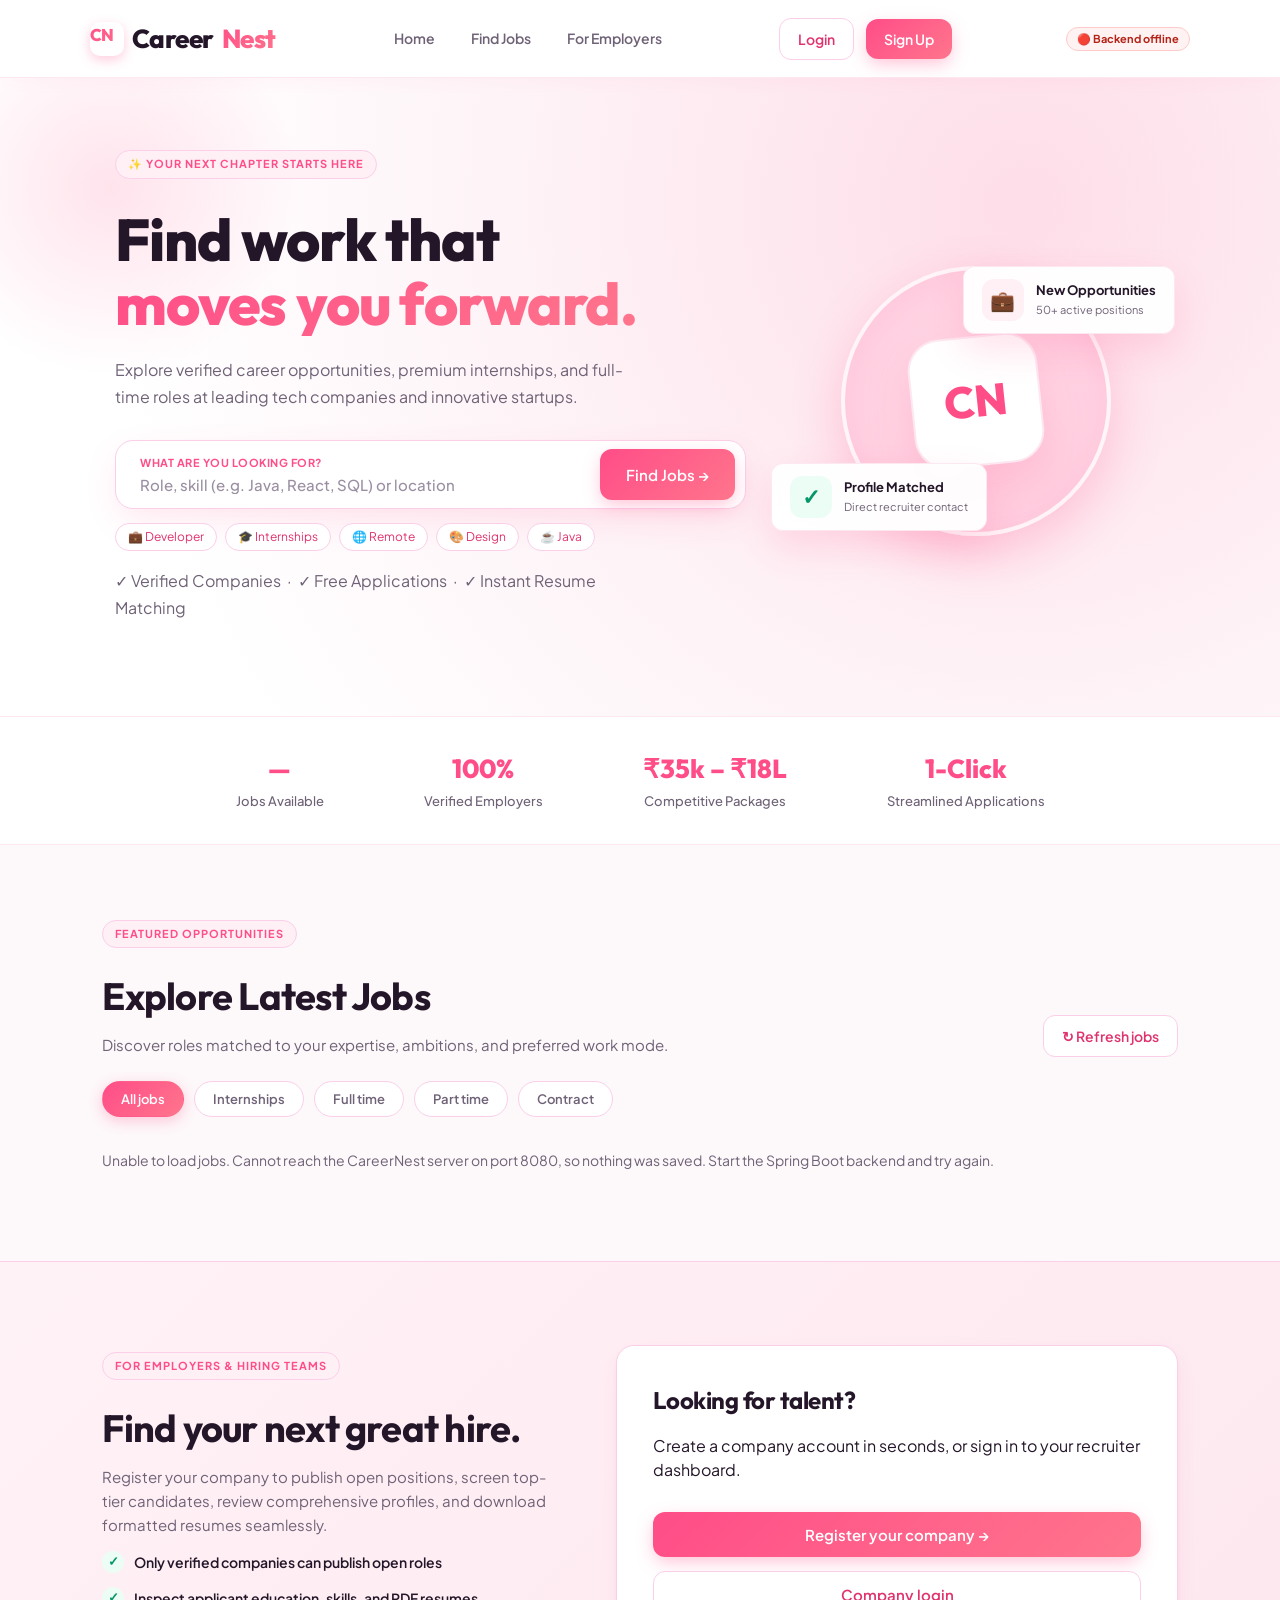
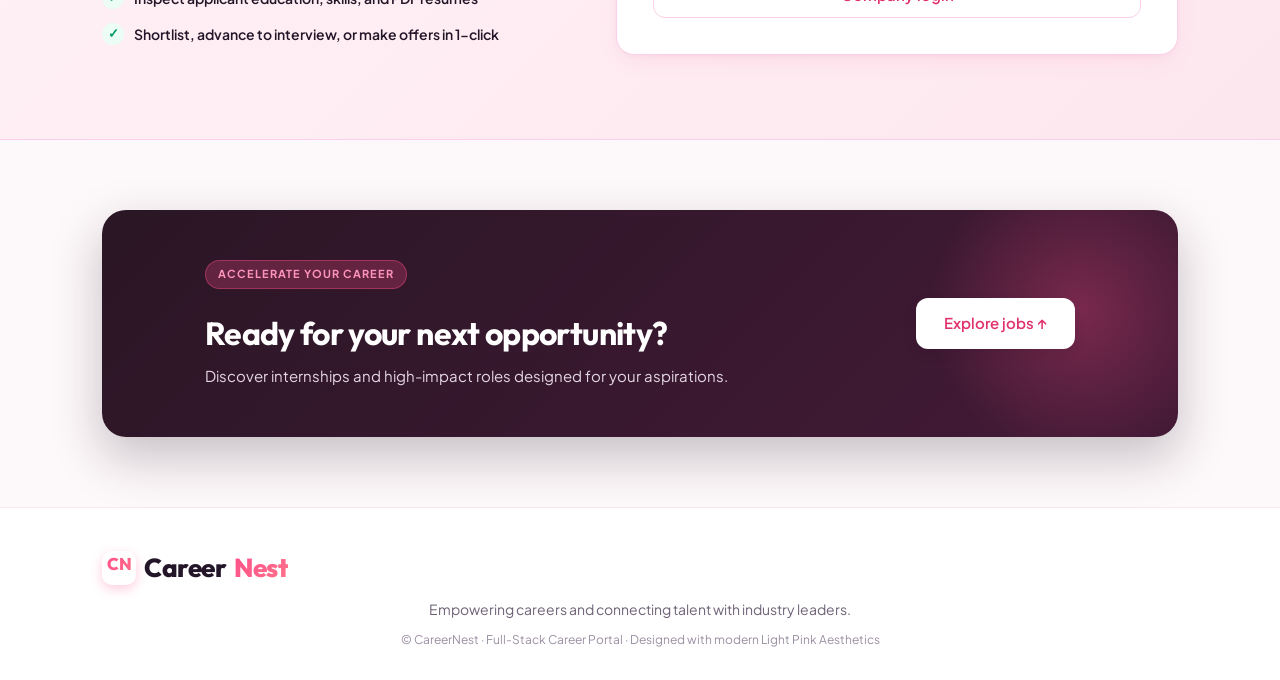
==== commit bcd4cee4: "Always save website data to MySQL and remove demo login shortcuts - apiFetch no longer falls back to" ====
--- a/jobportal-frontend/index.html
+++ b/jobportal-frontend/index.html
@@ -5,7 +5,7 @@
     <meta name="viewport" content="width=device-width, initial-scale=1.0">
     <meta name="description" content="CareerNest | Discover premier jobs, internships and high-growth career opportunities.">
     <title>CareerNest | Find Your Next Opportunity</title>
-    <link rel="stylesheet" href="style.css?v=5">
+    <link rel="stylesheet" href="style.css?v=7">
 </head>
 <body>
 
@@ -24,15 +24,6 @@
         <div class="nav-actions"></div>
     </header>
 
-    <!-- Quick Demo Accounts Helper Bar -->
-    <div class="demo-accounts-bar">
-        <span>💡 <strong>Quick Demo Access:</strong> Test any role in 1-click</span>
-        <div class="demo-pills">
-            <button class="demo-account-btn" type="button" onclick="quickLogin('STUDENT')">🎓 Job Seeker (Priya)</button>
-            <button class="demo-account-btn" type="button" onclick="quickLogin('RECRUITER')">🏢 Recruiter (Neha - TechNova)</button>
-            <button class="demo-account-btn" type="button" onclick="quickLogin('ADMIN')">🛡️ Admin Panel</button>
-        </div>
-    </div>
 
     <main>
         
@@ -123,15 +114,6 @@
                         Login →
                     </button>
 
-                    <!-- Quick Autofill for Reviewers/Users -->
-                    <div class="quick-logins-box">
-                        <strong>⚡ Quick Autofill Test Credentials</strong>
-                        <div class="quick-login-pills">
-                            <button type="button" class="quick-login-pill" onclick="document.getElementById('authEmail').value='priya@example.test'; document.getElementById('authPassword').value='Demo@12345';">Priya (Student)</button>
-                            <button type="button" class="quick-login-pill" onclick="document.getElementById('authEmail').value='neha@example.test'; document.getElementById('authPassword').value='Demo@12345';">Neha (Recruiter)</button>
-                            <button type="button" class="quick-login-pill" onclick="document.getElementById('authEmail').value='admin@careernest.local'; document.getElementById('authPassword').value='Admin@12345';">Admin</button>
-                        </div>
-                    </div>
 
                     <p id="authMessage" class="status-message"
                        role="status" aria-live="polite"></p>
@@ -310,7 +292,7 @@
         <small>© CareerNest · Full-Stack Career Portal · Designed with modern Light Pink Aesthetics</small>
     </footer>
 
-    <script src="common.js?v=5"></script>
-    <script src="script.js?v=5"></script>
+    <script src="common.js?v=7"></script>
+    <script src="script.js?v=7"></script>
 </body>
 </html>
